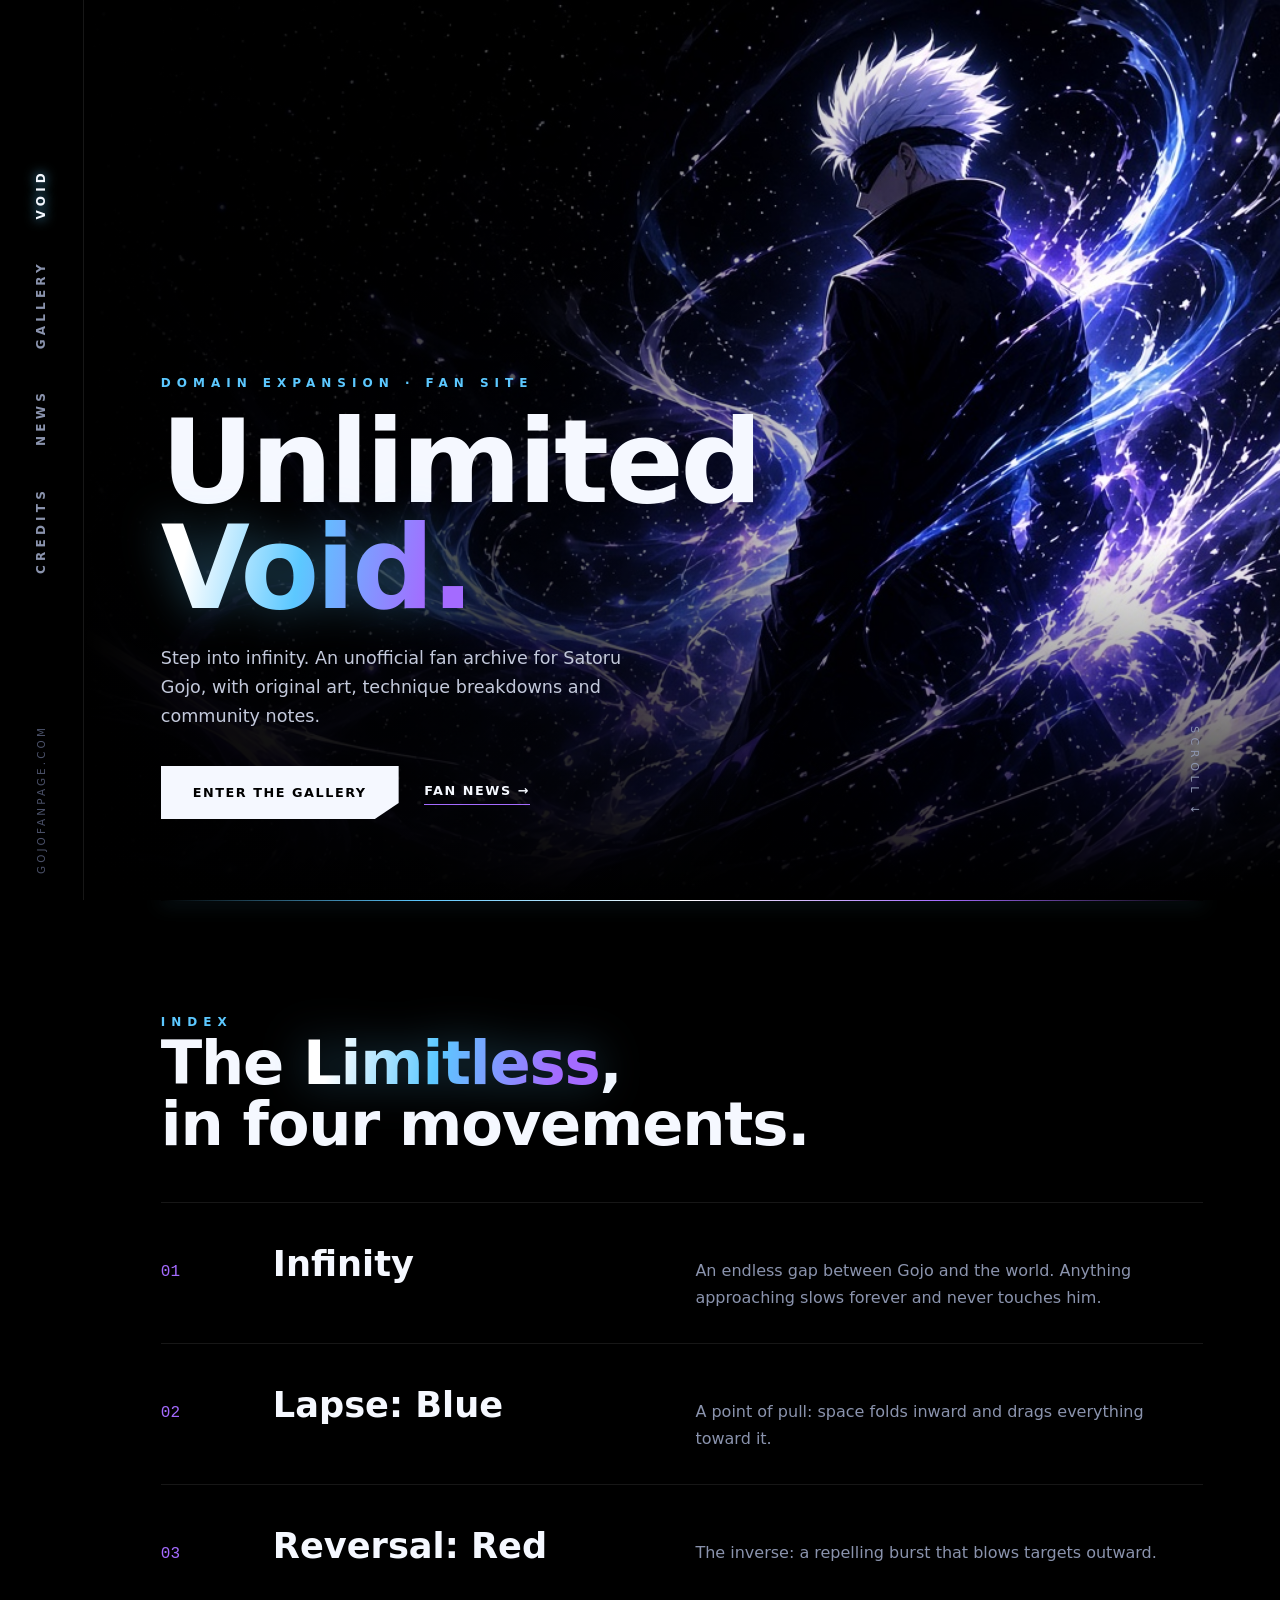
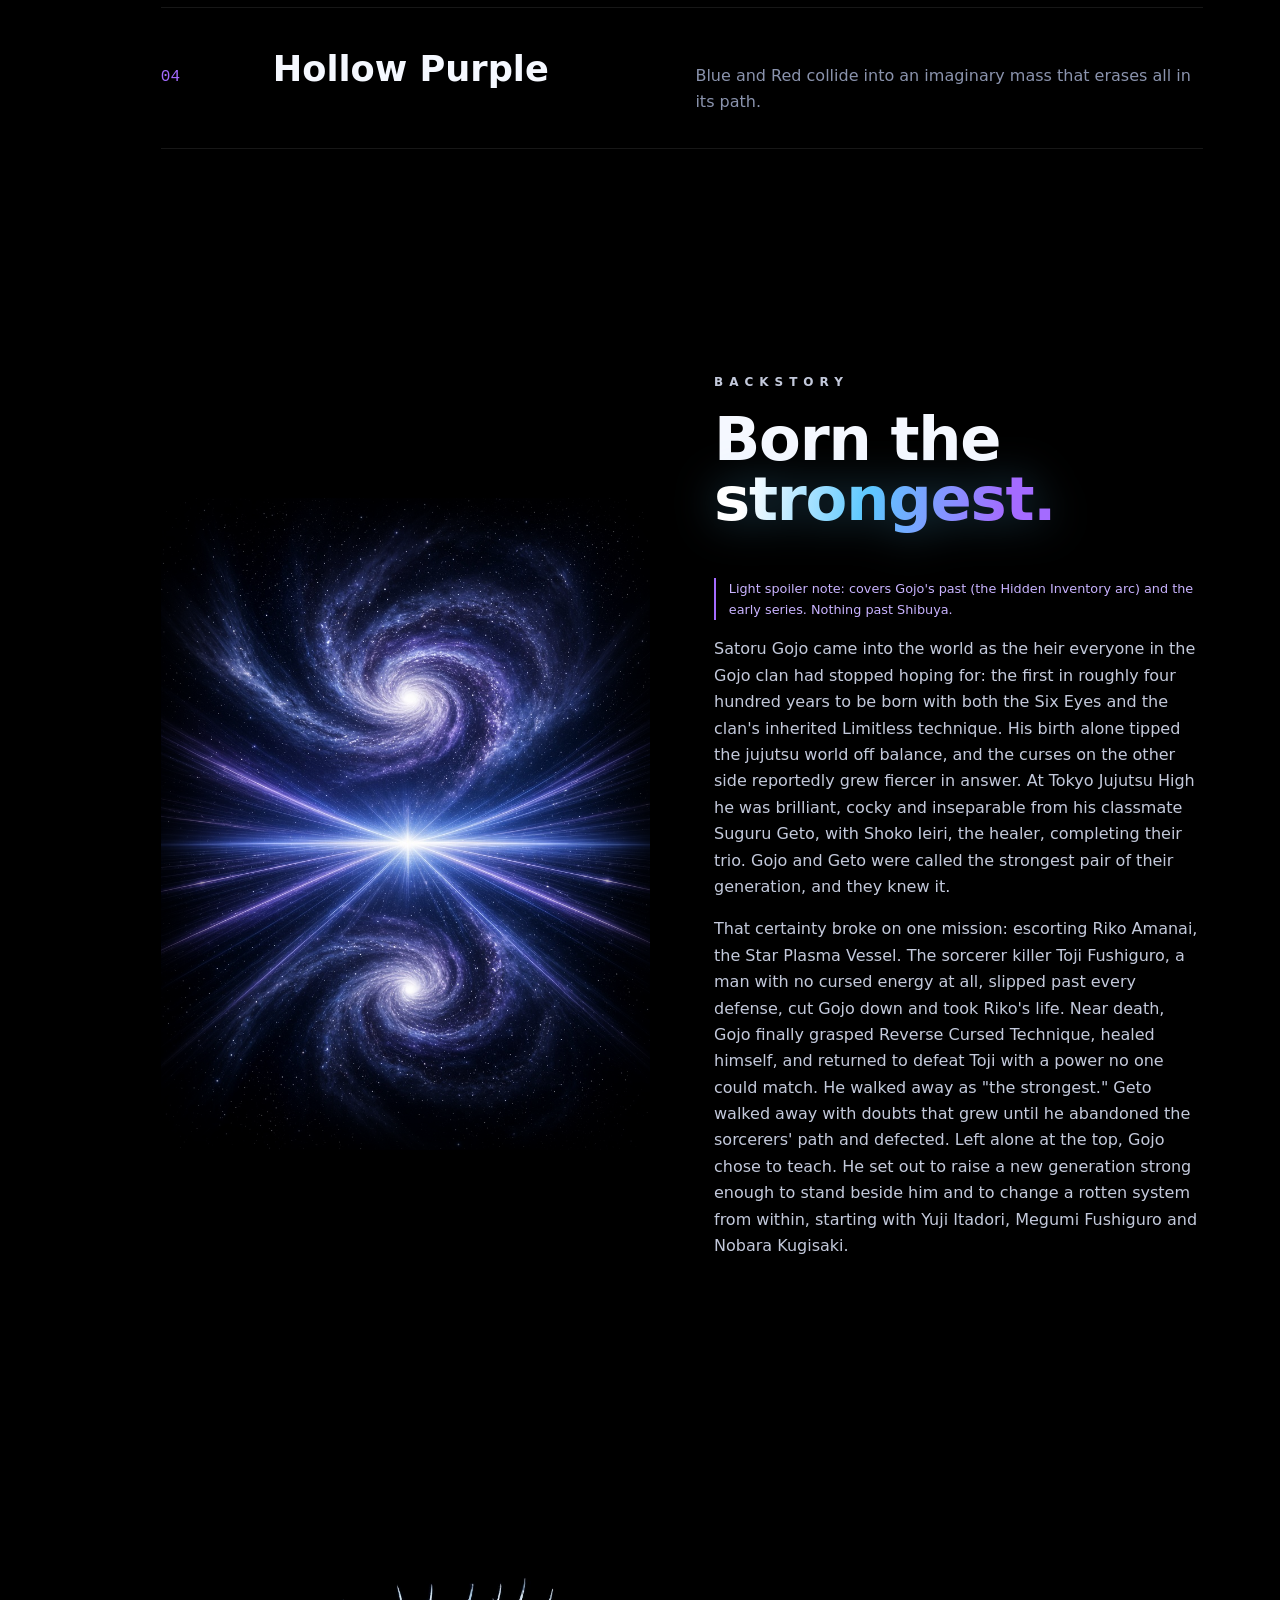
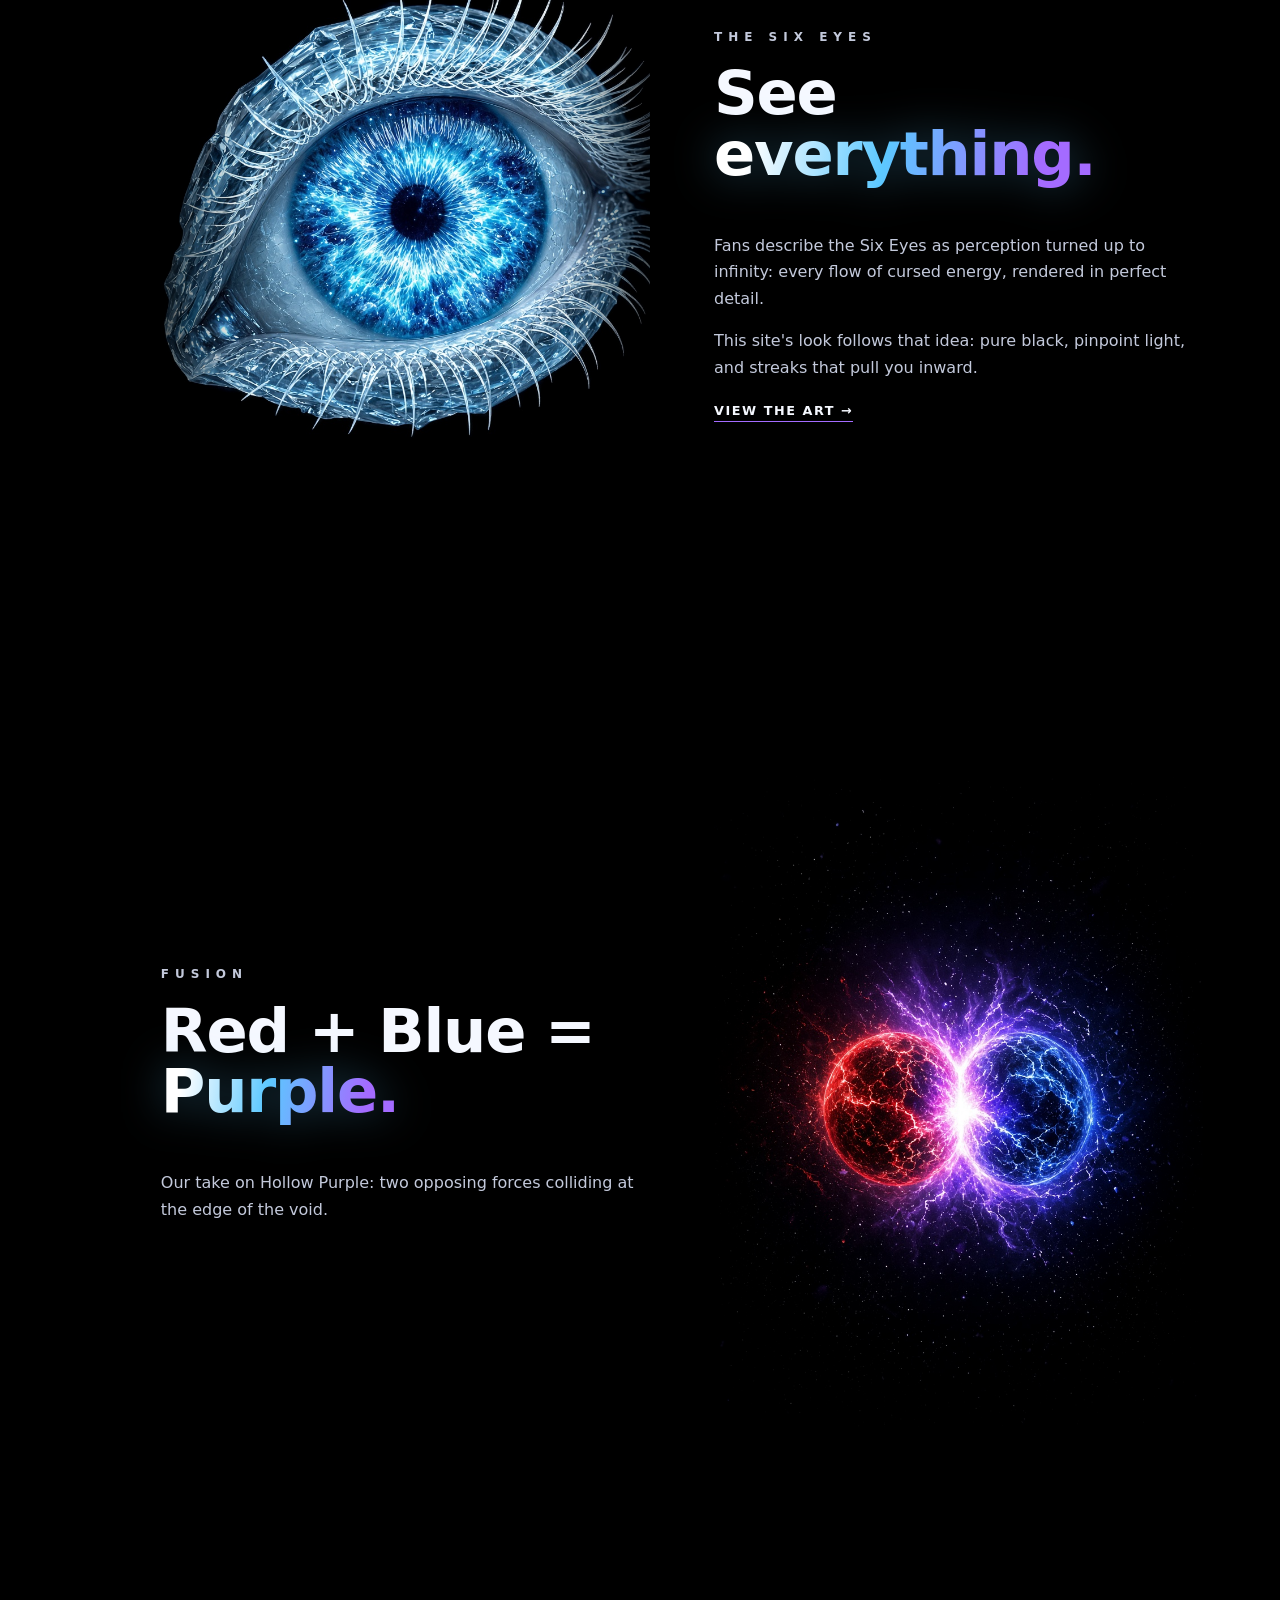
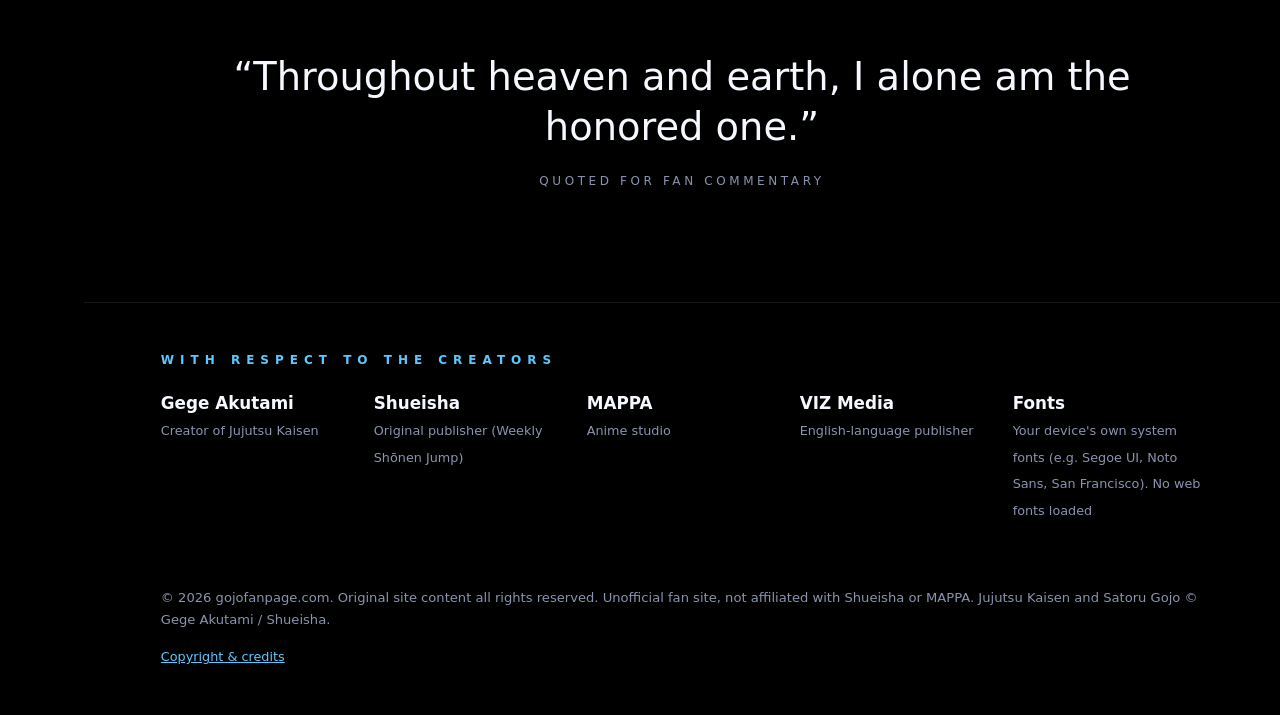
==== index.html @ a1b7cee6 "Launch Gojo fan site" ====
<!doctype html><html lang="en"><head><meta charset="utf-8"><meta name="viewport" content="width=device-width,initial-scale=1"><title>Unlimited Void · gojofanpage.com</title><meta name="description" content="Unofficial fan site celebrating Satoru Gojo from Jujutsu Kaisen."><link rel="stylesheet" href="style.css"></head><body>
<a class="skip" href="#main">Skip to content</a><canvas id="void" aria-hidden="true"></canvas>
<nav class="rail" aria-label="Main"><a href="index.html" aria-label="gojofanpage.com home"><span class="mark"></span></a><ul><li><a href="index.html" aria-current="page">Void</a></li><li><a href="gallery.html">Gallery</a></li><li><a href="news.html">News</a></li><li><a href="copyright.html">Credits</a></li></ul><small>GOJOFANPAGE.COM</small></nav>
<div class="wrap"><main id="main"><section class="hero"><img src="img/hero-void.jpg" alt="Original artwork: a white-haired, blindfolded sorcerer silhouette surrounded by blue and violet light streaks in a starry void"><div class="hero-txt"><p class="kicker">Domain Expansion · Fan Site</p><h1>Unlimited<br><em>Void.</em></h1><p class="lede">Step into infinity. An unofficial fan archive for Satoru Gojo, with original art, technique breakdowns and community notes.</p><div class="cta"><a class="btn" href="gallery.html">Enter the gallery</a><a class="link" href="news.html">Fan news →</a></div></div><span class="scroll" aria-hidden="true">SCROLL ↓</span></section>
<div class="streak" aria-hidden="true"></div>
<section class="reveal" aria-labelledby="lim"><p class="kicker">Index</p><h2 id="lim">The <em>Limitless</em>,<br>in four movements.</h2><ol class="tech">
<li><span class="n">01</span><h3>Infinity</h3><p>An endless gap between Gojo and the world. Anything approaching slows forever and never touches him.</p></li>
<li><span class="n">02</span><h3>Lapse: Blue</h3><p>A point of pull: space folds inward and drags everything toward it.</p></li>
<li><span class="n">03</span><h3>Reversal: Red</h3><p>The inverse: a repelling burst that blows targets outward.</p></li>
<li><span class="n">04</span><h3>Hollow Purple</h3><p>Blue and Red collide into an imaginary mass that erases all in its path.</p></li></ol></section>
<section class="split reveal" aria-labelledby="bs"><div class="frame"><img src="img/void-landscape.jpg" alt="Original artwork: twin galaxies and a burst of blue-violet light" loading="lazy"></div><div><p class="kicker">Backstory</p><h2 id="bs">Born the <em>strongest.</em></h2><p class="spoil">Light spoiler note: covers Gojo's past (the Hidden Inventory arc) and the early series. Nothing past Shibuya.</p>
<p>Satoru Gojo came into the world as the heir everyone in the Gojo clan had stopped hoping for: the first in roughly four hundred years to be born with both the Six Eyes and the clan's inherited Limitless technique. His birth alone tipped the jujutsu world off balance, and the curses on the other side reportedly grew fiercer in answer. At Tokyo Jujutsu High he was brilliant, cocky and inseparable from his classmate Suguru Geto, with Shoko Ieiri, the healer, completing their trio. Gojo and Geto were called the strongest pair of their generation, and they knew it.</p>
<p>That certainty broke on one mission: escorting Riko Amanai, the Star Plasma Vessel. The sorcerer killer Toji Fushiguro, a man with no cursed energy at all, slipped past every defense, cut Gojo down and took Riko's life. Near death, Gojo finally grasped Reverse Cursed Technique, healed himself, and returned to defeat Toji with a power no one could match. He walked away as "the strongest." Geto walked away with doubts that grew until he abandoned the sorcerers' path and defected. Left alone at the top, Gojo chose to teach. He set out to raise a new generation strong enough to stand beside him and to change a rotten system from within, starting with Yuji Itadori, Megumi Fushiguro and Nobara Kugisaki.</p></div></section><section class="split reveal"><div class="frame"><img src="img/six-eyes.jpg" alt="Original artwork: a crystalline ice-blue eye with a galaxy-like iris on black" loading="lazy"></div><div><p class="kicker">The Six Eyes</p><h2>See <em>everything.</em></h2><p>Fans describe the Six Eyes as perception turned up to infinity: every flow of cursed energy, rendered in perfect detail.</p><p>This site's look follows that idea: pure black, pinpoint light, and streaks that pull you inward.</p><a class="link" href="gallery.html">View the art →</a></div></section>
<section class="split reveal"><div><p class="kicker">Fusion</p><h2>Red + Blue =<br><em>Purple.</em></h2><p>Our take on Hollow Purple: two opposing forces colliding at the edge of the void.</p></div><div class="frame"><img src="img/hollow-purple.jpg" alt="Original artwork: a red and a blue orb fusing into violet lightning" loading="lazy"></div></section>
<section class="reveal"><blockquote>“Throughout heaven and earth, I alone am the honored one.”<cite>Quoted for fan commentary</cite></blockquote></section></main><div class="credits" aria-label="Credits"><p class="kicker">With respect to the creators</p><ul><li><b>Gege Akutami</b><span>Creator of Jujutsu Kaisen</span></li><li><b>Shueisha</b><span>Original publisher (Weekly Shōnen Jump)</span></li><li><b>MAPPA</b><span>Anime studio</span></li><li><b>VIZ Media</b><span>English-language publisher</span></li><li><b>Fonts</b><span>Your device's own system fonts (e.g. Segoe UI, Noto Sans, San Francisco). No web fonts loaded</span></li></ul></div><footer><p>© 2026 gojofanpage.com. Original site content all rights reserved. Unofficial fan site, not affiliated with Shueisha or MAPPA. Jujutsu Kaisen and Satoru Gojo © Gege Akutami / Shueisha.</p><p class="fine"><a href="copyright.html">Copyright &amp; credits</a></p></footer></div><script src="script.js"></script></body></html>
---- style.css ----
:root{--w:#f5f8ff;--b:#5cc8ff;--v:#a46bff;--m:#8a93ad;--line:rgba(255,255,255,.09)}
*{box-sizing:border-box;margin:0;padding:0}
html{background:#000;scroll-behavior:smooth}
body{background:#000;color:var(--w);font-family:system-ui,-apple-system,"Segoe UI",sans-serif;line-height:1.65;overflow-x:hidden}
img{max-width:100%;display:block}
a{color:var(--b)}
:focus-visible{outline:2px solid var(--b);outline-offset:3px}
.skip{position:absolute;left:-999px;top:.5rem;background:var(--w);color:#000;padding:.5rem 1rem;z-index:99}.skip:focus{left:1rem}
.sr{position:absolute;width:1px;height:1px;overflow:hidden;clip:rect(0 0 0 0)}
#void{position:fixed;inset:0;z-index:-1;pointer-events:none;background:#000}
/* side rail nav */
.rail{position:fixed;left:0;top:0;bottom:0;width:84px;z-index:20;display:flex;flex-direction:column;align-items:center;justify-content:space-between;padding:1.6rem 0;border-right:1px solid var(--line);background:rgba(0,0,0,.55);backdrop-filter:blur(10px)}
.mark{width:40px;height:40px;border-radius:50%;background:radial-gradient(circle,#fff 0 18%,var(--b) 30%,var(--v) 60%,transparent 72%);box-shadow:0 0 24px var(--b);animation:breathe 5s ease-in-out infinite}
.rail ul{list-style:none;display:flex;flex-direction:column;gap:2rem}
.rail ul a{writing-mode:vertical-rl;transform:rotate(180deg);text-decoration:none;color:var(--m);letter-spacing:.35em;font-size:.75rem;font-weight:700;text-transform:uppercase;transition:color .3s,text-shadow .3s}
.rail ul a:hover,.rail ul a[aria-current]{color:var(--w);text-shadow:0 0 12px var(--b)}
.rail small{writing-mode:vertical-rl;transform:rotate(180deg);color:#4a5068;font-size:.65rem;letter-spacing:.3em}
.wrap{margin-left:84px}
main section{padding:7rem 6vw}
@keyframes breathe{50%{box-shadow:0 0 44px var(--v);transform:scale(1.08)}}
/* home hero */
.hero{position:relative;min-height:100vh;display:flex;align-items:flex-end;padding:0 6vw 9vh!important;overflow:hidden}
.hero img{position:absolute;inset:0;width:100%;height:100%;object-fit:cover;object-position:70% 30%;animation:drift 30s ease-in-out infinite alternate}
.hero::after{content:"";position:absolute;inset:0;background:linear-gradient(90deg,#000 0%,rgba(0,0,0,.6) 40%,transparent 70%),linear-gradient(0deg,#000 0%,transparent 40%)}
@keyframes drift{to{transform:scale(1.08) translateX(-1.5%)}}
.hero-txt{position:relative;z-index:1;max-width:640px}
.kicker{font-size:.75rem;letter-spacing:.5em;text-transform:uppercase;color:var(--b);font-weight:700}
h1{font-size:clamp(3rem,9vw,7.5rem);line-height:.92;font-weight:900;letter-spacing:-.03em;margin:1rem 0 1.4rem}
h1 em,h2 em{font-style:normal;background:linear-gradient(100deg,#fff 10%,var(--b) 45%,var(--v) 85%);-webkit-background-clip:text;background-clip:text;color:transparent;filter:drop-shadow(0 0 22px rgba(92,200,255,.35))}
.lede{color:#c3c9db;font-size:1.1rem;max-width:30rem}
.cta{display:flex;gap:1.6rem;margin-top:2.2rem;align-items:center;flex-wrap:wrap}
.btn{position:relative;display:inline-block;padding:1rem 2rem;color:#000;background:var(--w);text-decoration:none;font-weight:800;letter-spacing:.12em;text-transform:uppercase;font-size:.8rem;clip-path:polygon(0 0,100% 0,100% 70%,90% 100%,0 100%);transition:box-shadow .3s,background .3s}
.btn:hover{background:var(--b);box-shadow:0 0 40px var(--b)}
.link{color:var(--w);text-decoration:none;font-weight:700;letter-spacing:.12em;text-transform:uppercase;font-size:.8rem;border-bottom:1px solid var(--v);padding-bottom:.2rem}
.scroll{position:absolute;right:6vw;bottom:9vh;z-index:1;color:var(--m);font-size:.7rem;letter-spacing:.4em;writing-mode:vertical-rl}
/* streak divider */
.streak{height:1px;margin:0 6vw;background:linear-gradient(90deg,transparent,var(--b),#fff,var(--v),transparent);box-shadow:0 0 18px var(--b)}
/* numbered technique index */
h2{font-size:clamp(2rem,5vw,3.8rem);line-height:1;font-weight:900;letter-spacing:-.02em;margin-bottom:3rem}
.tech{list-style:none;border-top:1px solid var(--line)}
.tech li{display:grid;grid-template-columns:5rem 1fr 1.3fr;gap:2rem;align-items:baseline;padding:2rem 0;border-bottom:1px solid var(--line);transition:background .4s,padding .4s}
.tech li:hover{background:linear-gradient(90deg,rgba(92,200,255,.07),transparent);padding-left:1rem}
.tech .n{font-family:ui-monospace,monospace;color:var(--v)}
.tech h3{font-size:clamp(1.4rem,3vw,2.2rem);font-weight:800}
.tech p{color:var(--m)}
/* split feature */
.split{display:grid;grid-template-columns:1fr 1fr;gap:5vw;align-items:center}
.frame{position:relative;border-radius:2px;overflow:hidden}
.frame::before{content:"";position:absolute;inset:0;box-shadow:inset 0 0 80px 20px #000;z-index:1}
.frame img{transition:transform 1.2s}
.frame:hover img{transform:scale(1.05)}
.split p{color:#c3c9db;margin-bottom:1rem;max-width:34rem}
blockquote{font-size:clamp(1.4rem,3vw,2.4rem);font-weight:300;line-height:1.3;text-align:center;max-width:900px;margin:auto}
blockquote cite{display:block;margin-top:1.4rem;font-size:.75rem;letter-spacing:.3em;text-transform:uppercase;color:var(--m);font-style:normal}
/* page header */
.phead{padding:10rem 6vw 4rem!important;position:relative}
.phead .big{position:absolute;right:4vw;top:5rem;font-size:clamp(5rem,18vw,16rem);font-weight:900;color:transparent;-webkit-text-stroke:1px rgba(164,107,255,.25);line-height:1;pointer-events:none;user-select:none}
.phead p{color:var(--m);max-width:36rem}
/* gallery bento */
.bento{display:grid;grid-template-columns:repeat(4,1fr);grid-auto-rows:260px;grid-auto-flow:dense;gap:12px;padding-top:0!important}
.tile{position:relative;overflow:hidden;background:#05060c;border:1px solid var(--line);cursor:pointer;padding:0;color:inherit;font:inherit;text-align:left}
.tile img,.tile .css-art{position:absolute;inset:0;width:100%;height:100%;object-fit:cover;transition:transform 1s,filter 1s}
.tile:hover img,.tile:hover .css-art,.tile:focus-visible img{transform:scale(1.07);filter:brightness(1.2)}
.tile .cap{position:absolute;left:0;right:0;bottom:0;padding:1.2rem;background:linear-gradient(0deg,rgba(0,0,0,.9),transparent);z-index:1}
.tile .cap b{display:block;font-size:1.05rem}
.tile .cap span{font-size:.7rem;letter-spacing:.25em;text-transform:uppercase;color:var(--b)}
.w2{grid-column:span 2}.h2{grid-row:span 2}
.ca1{background:radial-gradient(circle at 50% 50%,#fff 0 3%,var(--b) 8%,transparent 30%),repeating-radial-gradient(circle at 50% 50%,transparent 0 18px,rgba(92,200,255,.18) 19px 20px),#000}
.ca2{background:conic-gradient(from 0deg at 50% 50%,#000,var(--v),#000,var(--b),#000,#fff,#000);filter:blur(.5px)}
.ca3{background:linear-gradient(115deg,transparent 45%,rgba(255,255,255,.9) 49.5%,transparent 54%),linear-gradient(115deg,transparent 30%,rgba(92,200,255,.6) 33%,transparent 37%),linear-gradient(115deg,transparent 62%,rgba(164,107,255,.7) 65%,transparent 69%),#000}
.ca2{animation:spin 40s linear infinite;transform-origin:center;inset:-50%!important;width:200%!important;height:200%!important}
@keyframes spin{to{transform:rotate(360deg)}}
dialog{margin:auto;border:1px solid var(--line);background:#000;color:var(--w);max-width:min(92vw,900px);padding:0}
dialog::backdrop{background:rgba(0,0,0,.88);backdrop-filter:blur(6px)}
dialog img{max-height:80vh;margin:auto}
dialog .bar{display:flex;justify-content:space-between;align-items:center;padding:1rem 1.2rem}
dialog button{background:none;border:1px solid var(--line);color:var(--w);padding:.4rem .9rem;cursor:pointer;font:inherit}
/* news timeline */
.banner{border:1px solid rgba(164,107,255,.5);background:linear-gradient(90deg,rgba(164,107,255,.12),transparent);padding:1rem 1.4rem;margin:0 6vw;font-size:.95rem}
.timeline{position:relative;max-width:980px;padding-top:4rem!important}
.timeline::before{content:"";position:absolute;left:calc(6vw + 7.5rem);top:4rem;bottom:7rem;width:1px;background:linear-gradient(var(--b),var(--v),transparent);box-shadow:0 0 12px var(--b)}
.entry{display:grid;grid-template-columns:7rem 1fr;gap:3rem;margin-bottom:4rem;position:relative}
.entry::before{content:"";position:absolute;left:calc(7.5rem - 6px);top:.4rem;width:11px;height:11px;border-radius:50%;background:#fff;box-shadow:0 0 14px var(--b),0 0 30px var(--v)}
.entry time{font-family:ui-monospace,monospace;color:var(--m);font-size:.8rem;text-align:right;padding-top:.15rem;padding-right:1.4rem}
.entry h3{font-size:1.6rem;line-height:1.2;margin:.5rem 0}
.entry p{color:#aab2c8}
.pill{display:inline-block;font-size:.65rem;font-weight:800;letter-spacing:.2em;text-transform:uppercase;padding:.2rem .6rem;margin-right:.5rem;border:1px solid var(--line)}
.pill.ph{border-color:var(--v);color:#d3b8ff}
footer{border-top:1px solid var(--line);padding:3rem 6vw;color:var(--m);font-size:.82rem}
.reveal{opacity:0;transform:translateY(40px);transition:opacity 1s,transform 1s}.reveal.in{opacity:1;transform:none}
@media(max-width:860px){
 .rail{top:auto;right:0;bottom:0;width:auto;height:60px;flex-direction:row;padding:0 1.2rem;border-right:0;border-top:1px solid var(--line)}
 .rail ul{flex-direction:row;gap:1.4rem}.rail ul a,.rail small{writing-mode:horizontal-tb;transform:none;letter-spacing:.2em}.rail small{display:none}
 .wrap{margin-left:0;padding-bottom:60px}
 .hero img{object-position:72% 20%}.hero::after{background:linear-gradient(0deg,#000 15%,rgba(0,0,0,.55) 55%,transparent 85%)}.scroll{display:none}
 main section{padding:4.5rem 6vw}
 .tech li{grid-template-columns:2.5rem 1fr;gap:.4rem 1rem}.tech p{grid-column:2}
 .split{grid-template-columns:1fr}
 .bento{grid-template-columns:1fr 1fr;grid-auto-rows:200px}
 .timeline::before{left:calc(6vw + 4px)}.entry{grid-template-columns:1fr;gap:.5rem;padding-left:2rem}.entry::before{left:-1px}.entry time{text-align:left}
 .phead{padding-top:6rem!important}
}
@media(prefers-reduced-motion:reduce){*,*::before,*::after{animation:none!important;transition:none!important}.reveal{opacity:1;transform:none}}
.full{grid-column:1/-1}
.spoil{font-size:.8rem;border-left:2px solid var(--v);padding-left:.8rem;color:#c9b3ff!important}
.credits{border-top:1px solid var(--line);padding:3rem 6vw 1rem}
.credits ul{list-style:none;display:grid;grid-template-columns:repeat(auto-fit,minmax(170px,1fr));gap:1.4rem;margin-top:1.2rem}
.credits b{display:block;font-size:1.05rem}.credits span{color:var(--m);font-size:.8rem}
.fine{font-size:.8rem;color:var(--m);margin-top:1rem}
footer{border-top:0}
.legal{max-width:960px}
.legal article{display:grid;grid-template-columns:4rem 1fr;gap:1.5rem;padding:2.2rem 0;border-top:1px solid var(--line)}
.legal .n{font-family:ui-monospace,monospace;color:var(--v)}
.legal h2{font-size:1.6rem;margin-bottom:.8rem}
.legal p,.legal li{color:#c3c9db}.legal .list{padding-left:1.1rem;display:grid;gap:.5rem}
@media(max-width:860px){.rail ul{gap:1rem}.rail ul a{font-size:.65rem;letter-spacing:.12em}.legal article{grid-template-columns:2.5rem 1fr}}
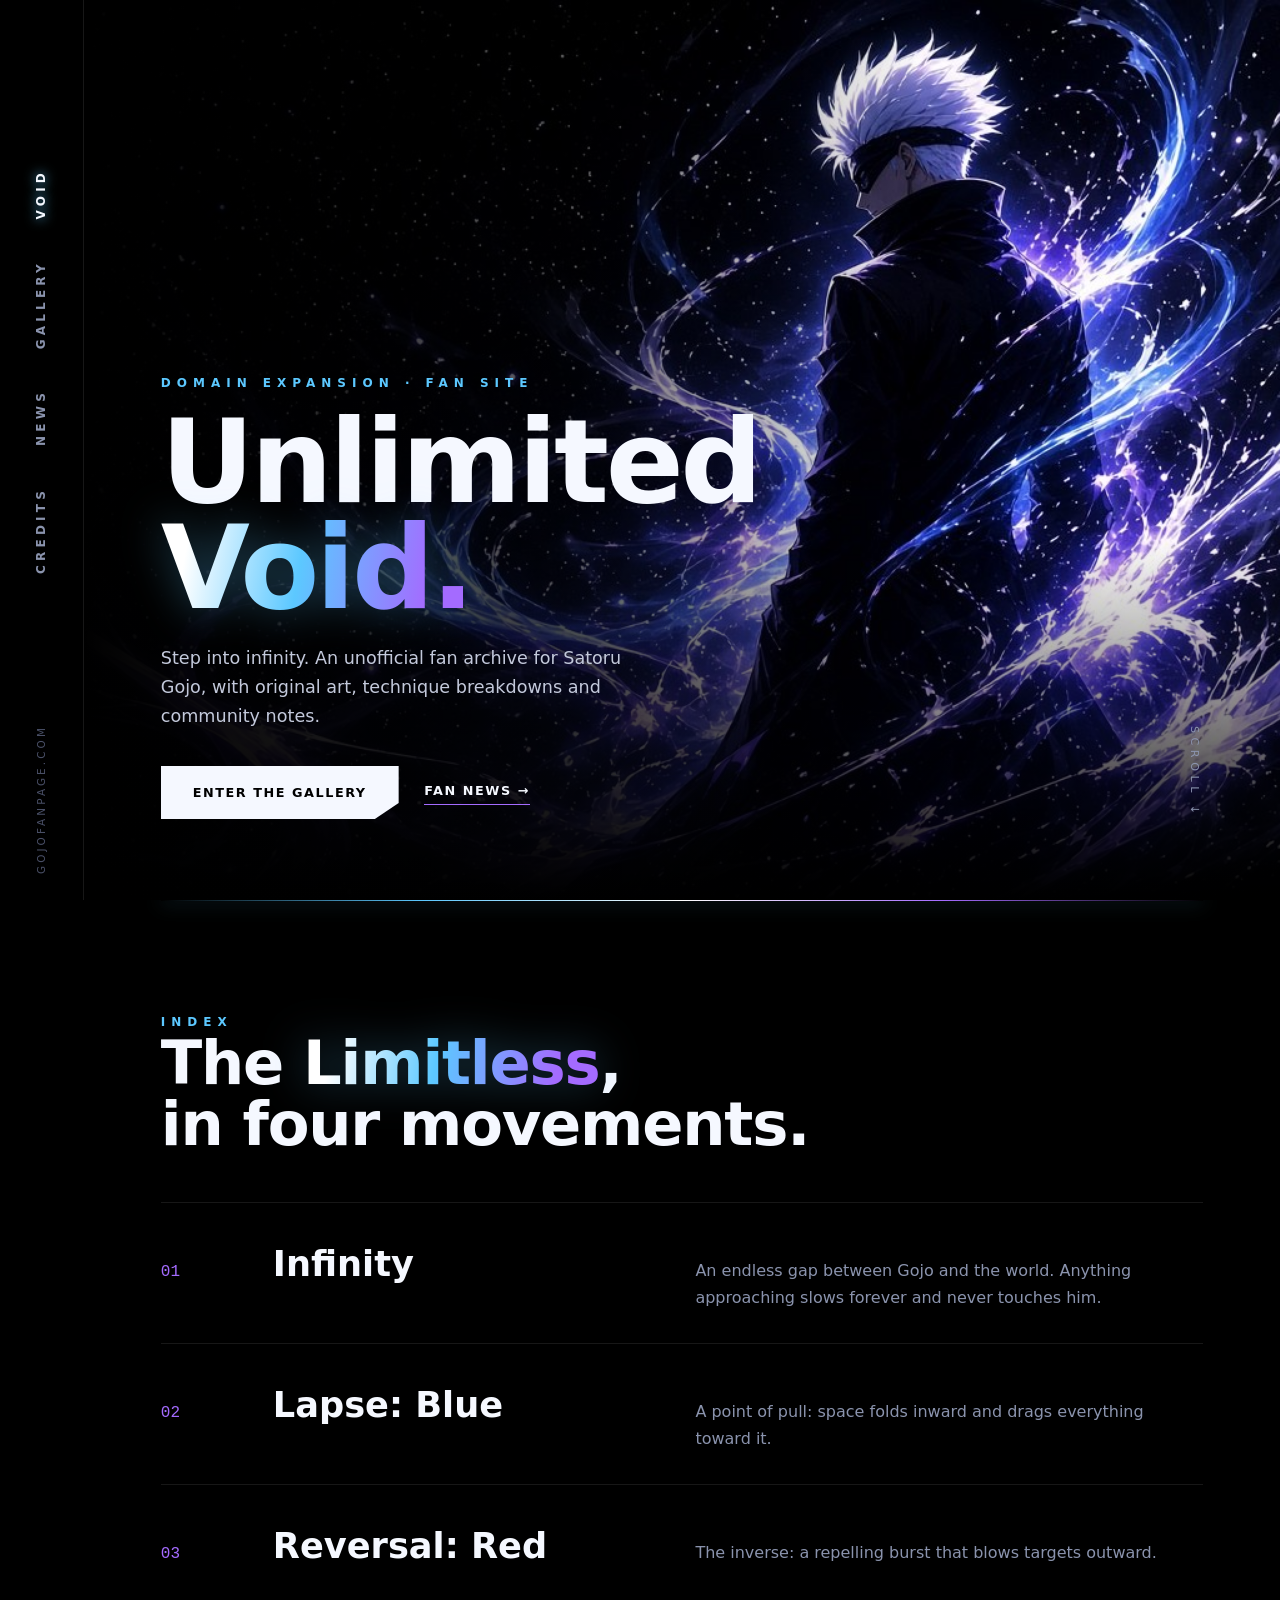
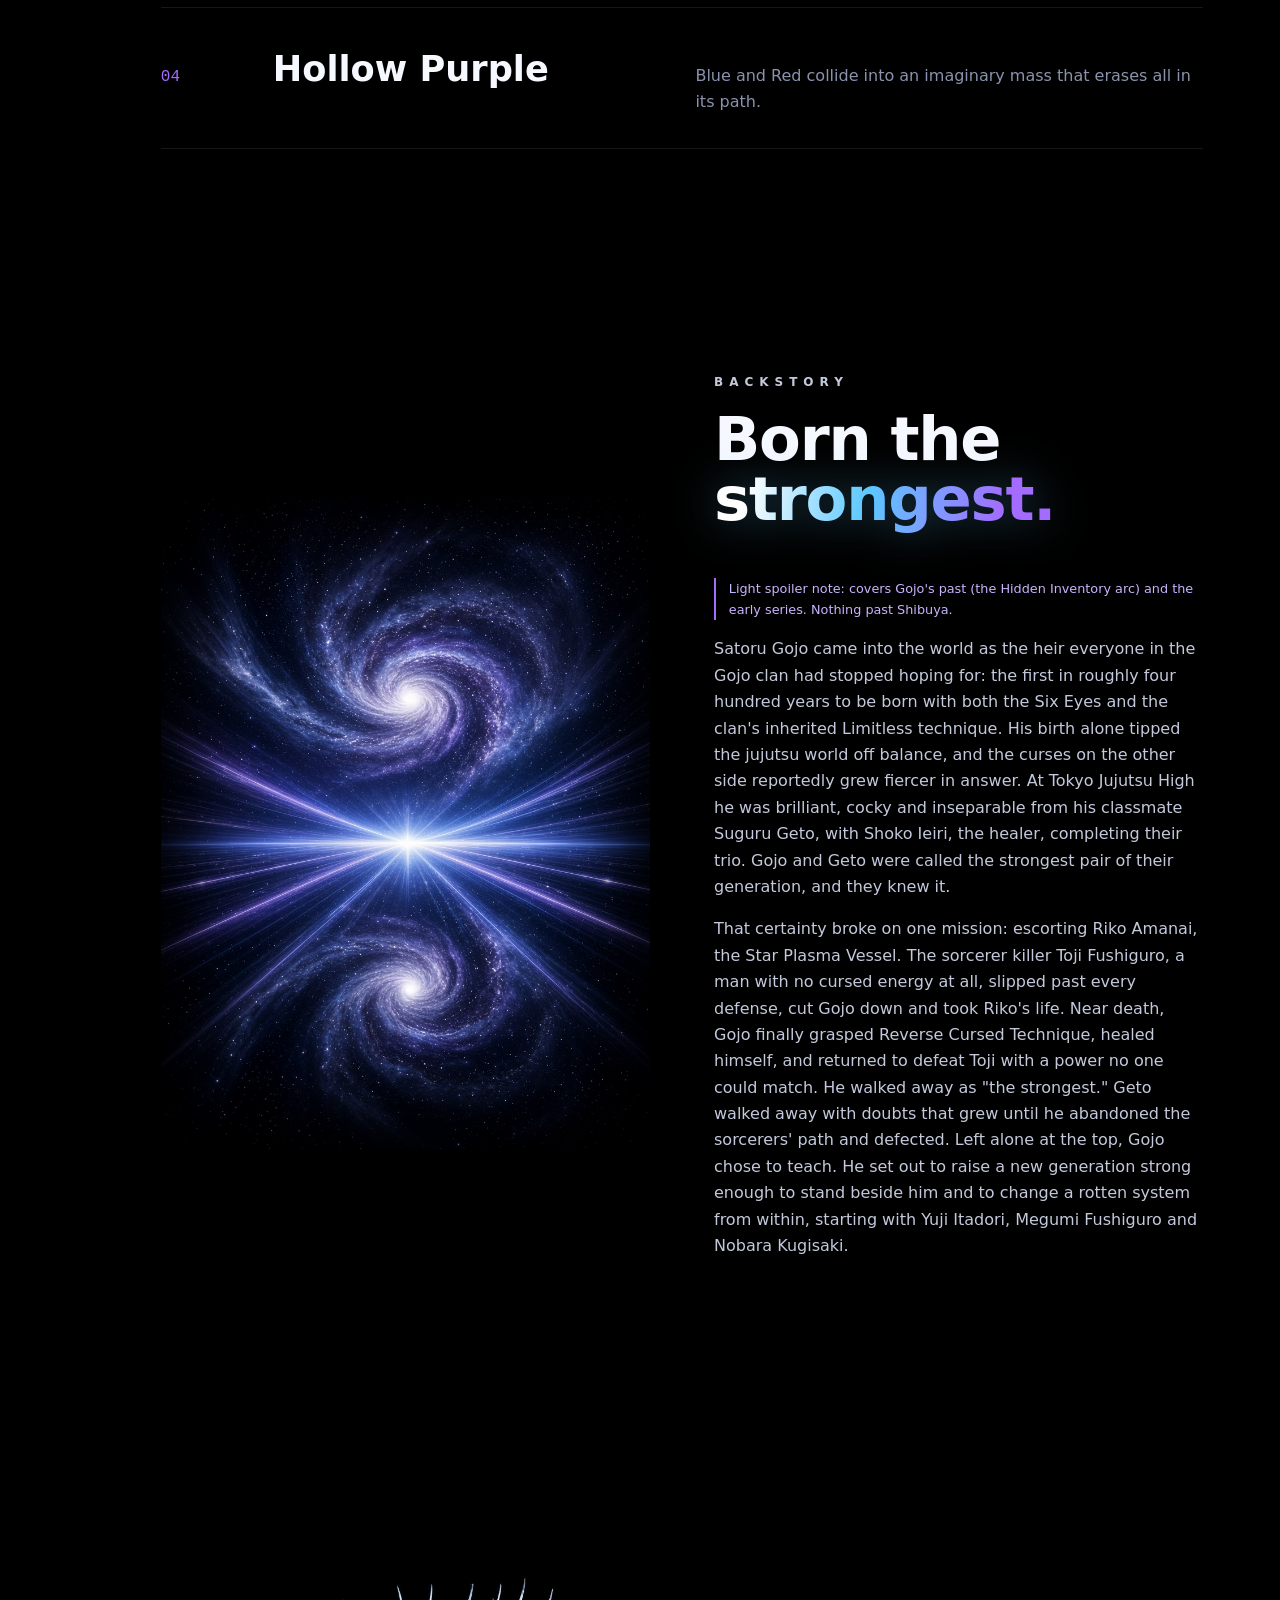
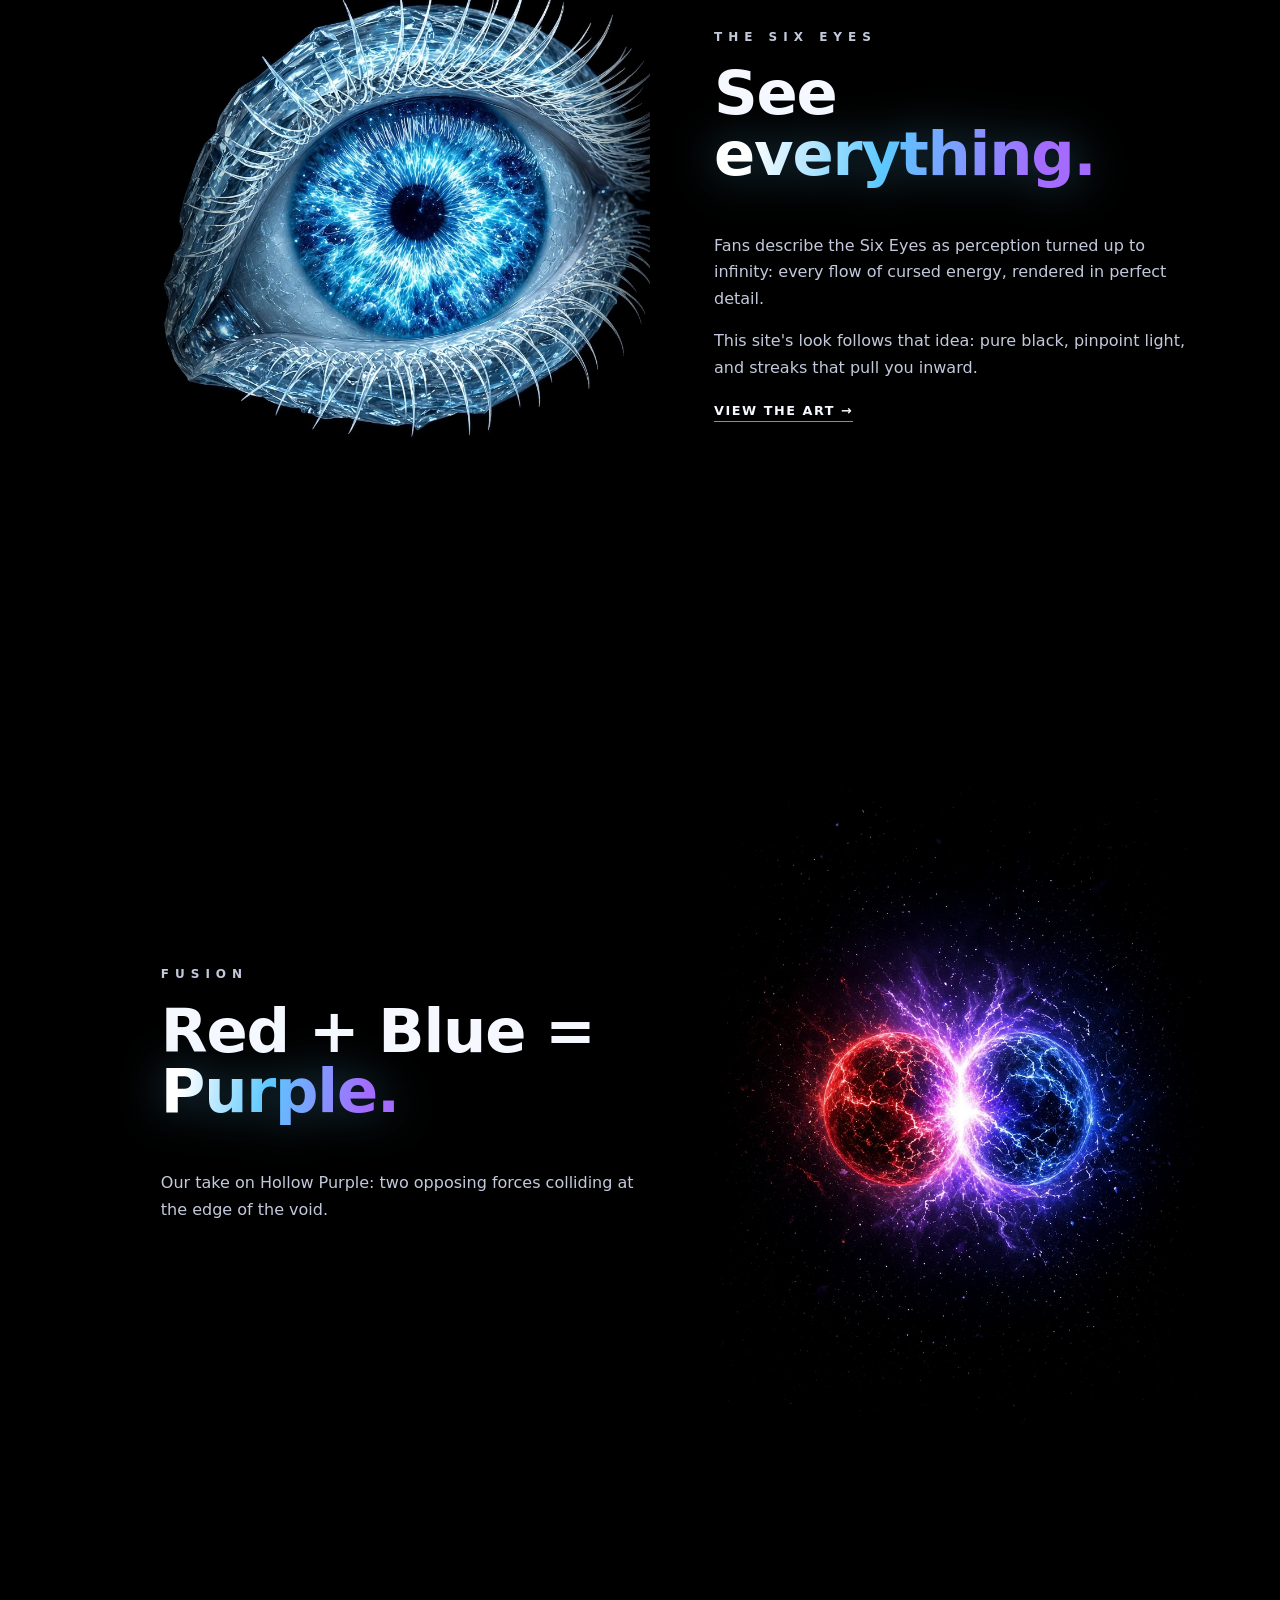
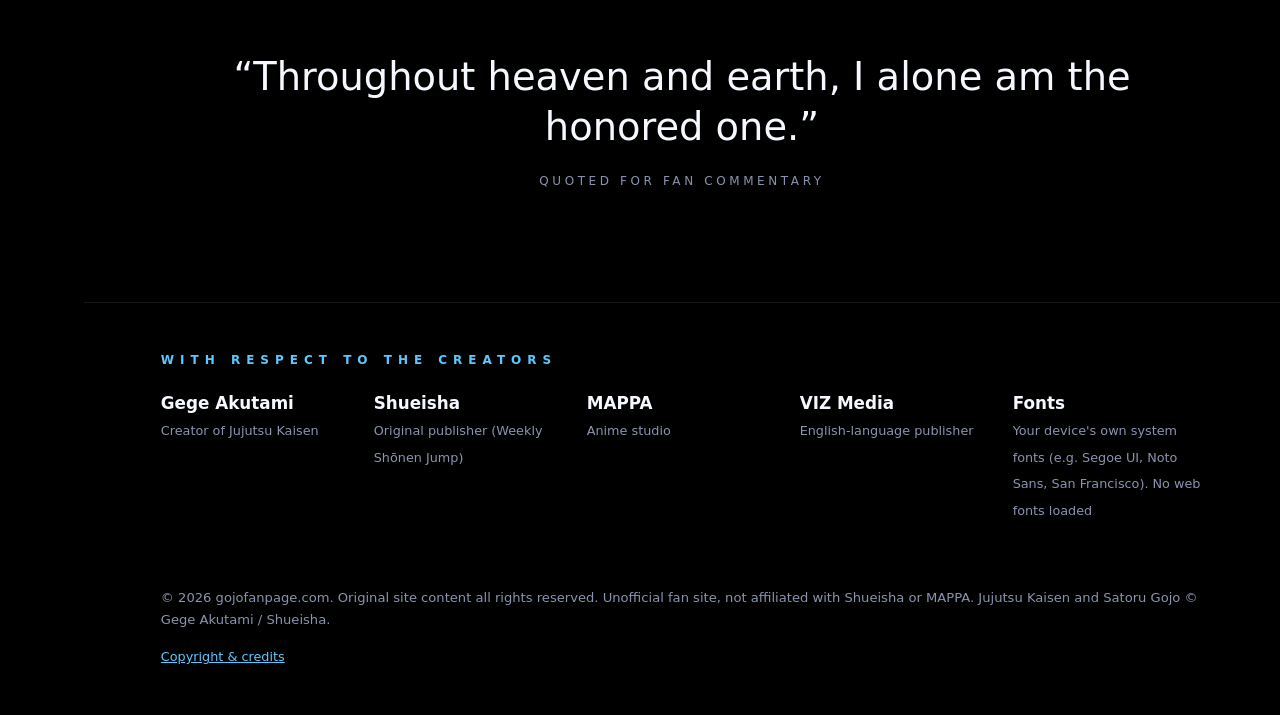
==== commit aad0373d: "Polish: meta/OG/Twitter tags, favicon, compressed images, robots.txt, sitemap.xml, 404 page" ====
--- a/index.html
+++ b/index.html
@@ -1,7 +1,7 @@
-<!doctype html><html lang="en"><head><meta charset="utf-8"><meta name="viewport" content="width=device-width,initial-scale=1"><title>Unlimited Void · gojofanpage.com</title><meta name="description" content="Unofficial fan site celebrating Satoru Gojo from Jujutsu Kaisen."><link rel="stylesheet" href="style.css"></head><body>
+<!doctype html><html lang="en"><head><meta charset="utf-8"><meta name="viewport" content="width=device-width,initial-scale=1"><title>Unlimited Void · gojofanpage.com</title><meta name="description" content="An unofficial Satoru Gojo fan site with original Unlimited Void artwork, a Limitless technique guide and a spoiler-light backstory."><meta name="theme-color" content="#000000"><link rel="canonical" href="https://gojofanpage.com/"><meta property="og:type" content="website"><meta property="og:site_name" content="gojofanpage.com"><meta property="og:title" content="Unlimited Void · gojofanpage.com"><meta property="og:description" content="An unofficial Satoru Gojo fan site with original Unlimited Void artwork, a Limitless technique guide and a spoiler-light backstory."><meta property="og:url" content="https://gojofanpage.com/"><meta property="og:image" content="https://gojofanpage.com/img/hero-void.jpg"><meta property="og:image:width" content="1280"><meta property="og:image:height" content="720"><meta property="og:image:alt" content="Original fan artwork: a white-haired sorcerer silhouette in a starry blue-violet void"><meta name="twitter:card" content="summary_large_image"><meta name="twitter:title" content="Unlimited Void · gojofanpage.com"><meta name="twitter:description" content="An unofficial Satoru Gojo fan site with original Unlimited Void artwork, a Limitless technique guide and a spoiler-light backstory."><meta name="twitter:image" content="https://gojofanpage.com/img/hero-void.jpg"><link rel="icon" href="favicon.svg" type="image/svg+xml"><link rel="icon" href="favicon-32.png" type="image/png" sizes="32x32"><link rel="apple-touch-icon" href="apple-touch-icon.png"><link rel="stylesheet" href="style.css"></head><body>
 <a class="skip" href="#main">Skip to content</a><canvas id="void" aria-hidden="true"></canvas>
 <nav class="rail" aria-label="Main"><a href="index.html" aria-label="gojofanpage.com home"><span class="mark"></span></a><ul><li><a href="index.html" aria-current="page">Void</a></li><li><a href="gallery.html">Gallery</a></li><li><a href="news.html">News</a></li><li><a href="copyright.html">Credits</a></li></ul><small>GOJOFANPAGE.COM</small></nav>
-<div class="wrap"><main id="main"><section class="hero"><img src="img/hero-void.jpg" alt="Original artwork: a white-haired, blindfolded sorcerer silhouette surrounded by blue and violet light streaks in a starry void"><div class="hero-txt"><p class="kicker">Domain Expansion · Fan Site</p><h1>Unlimited<br><em>Void.</em></h1><p class="lede">Step into infinity. An unofficial fan archive for Satoru Gojo, with original art, technique breakdowns and community notes.</p><div class="cta"><a class="btn" href="gallery.html">Enter the gallery</a><a class="link" href="news.html">Fan news →</a></div></div><span class="scroll" aria-hidden="true">SCROLL ↓</span></section>
+<div class="wrap"><main id="main"><section class="hero"><img src="img/hero-void.jpg" fetchpriority="high" decoding="async" alt="Original artwork: a white-haired, blindfolded sorcerer silhouette surrounded by blue and violet light streaks in a starry void"><div class="hero-txt"><p class="kicker">Domain Expansion · Fan Site</p><h1>Unlimited<br><em>Void.</em></h1><p class="lede">Step into infinity. An unofficial fan archive for Satoru Gojo, with original art, technique breakdowns and community notes.</p><div class="cta"><a class="btn" href="gallery.html">Enter the gallery</a><a class="link" href="news.html">Fan news →</a></div></div><span class="scroll" aria-hidden="true">SCROLL ↓</span></section>
 <div class="streak" aria-hidden="true"></div>
 <section class="reveal" aria-labelledby="lim"><p class="kicker">Index</p><h2 id="lim">The <em>Limitless</em>,<br>in four movements.</h2><ol class="tech">
 <li><span class="n">01</span><h3>Infinity</h3><p>An endless gap between Gojo and the world. Anything approaching slows forever and never touches him.</p></li>
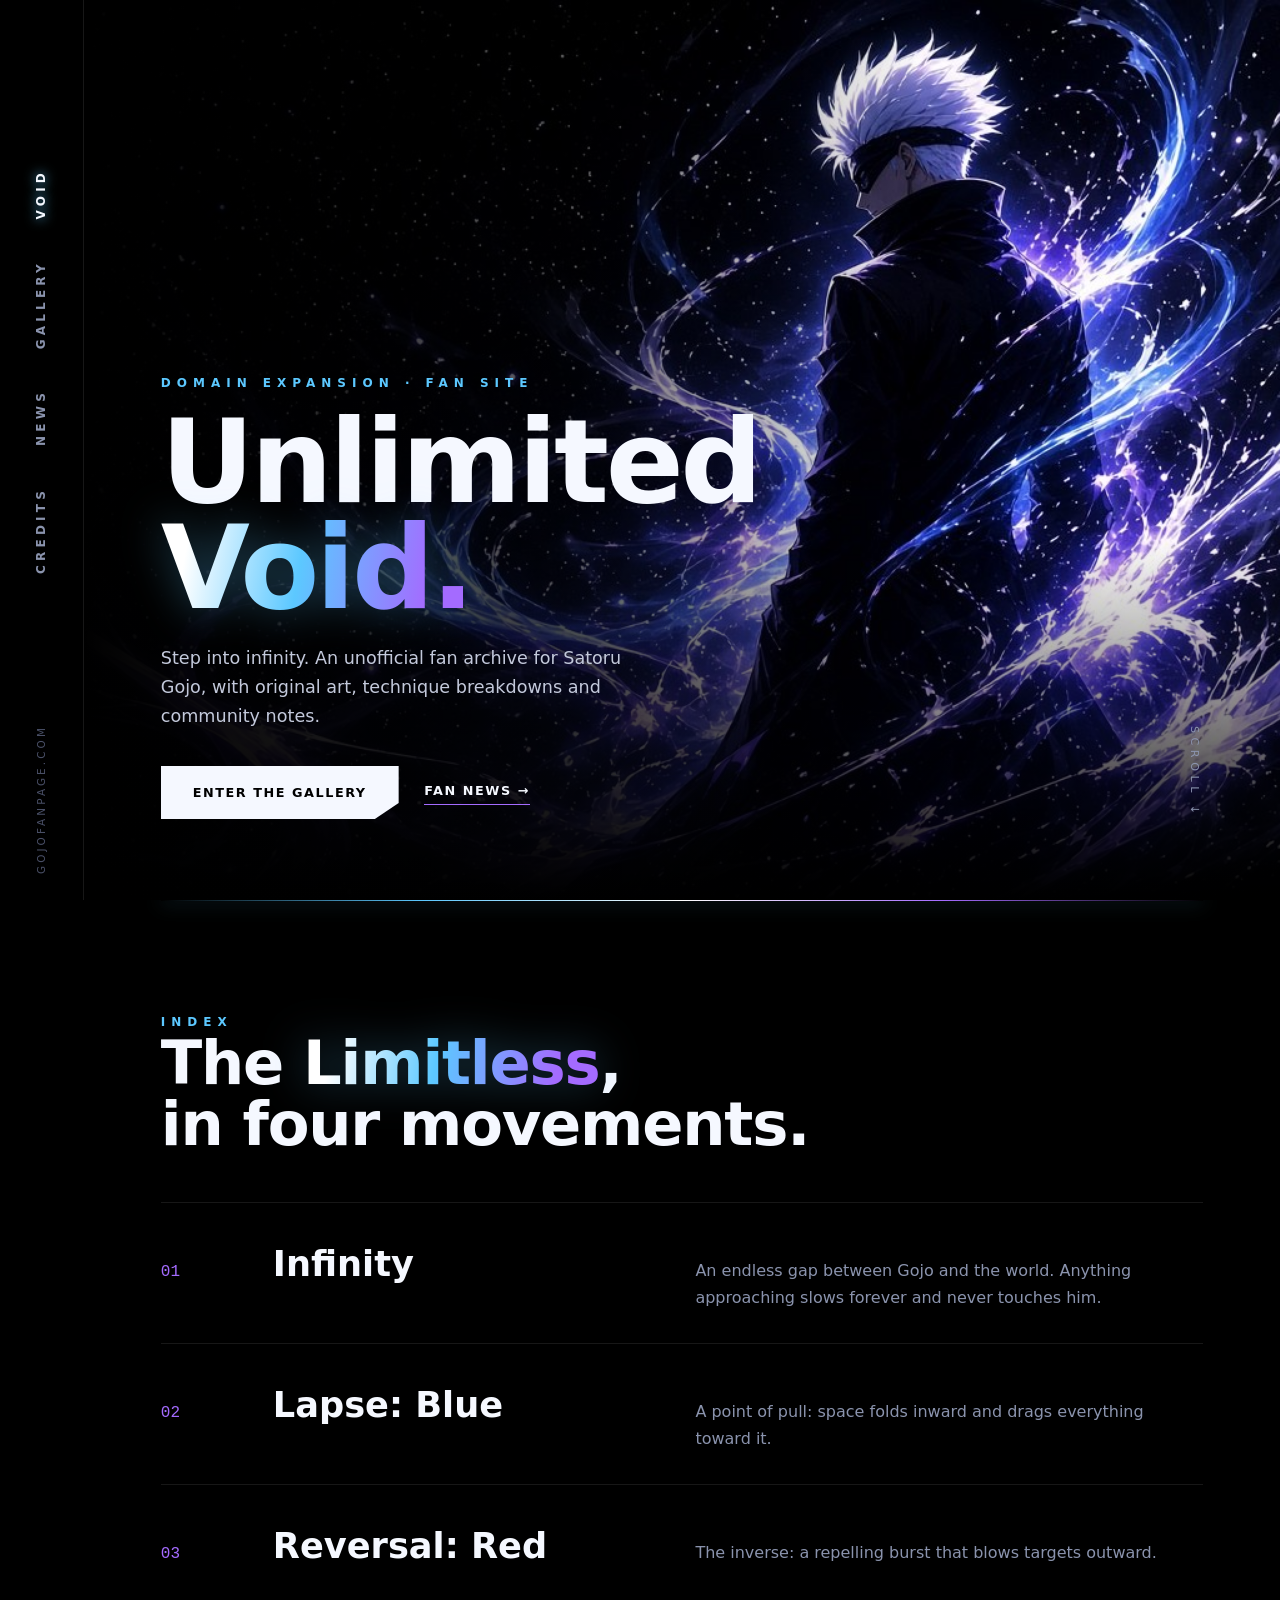
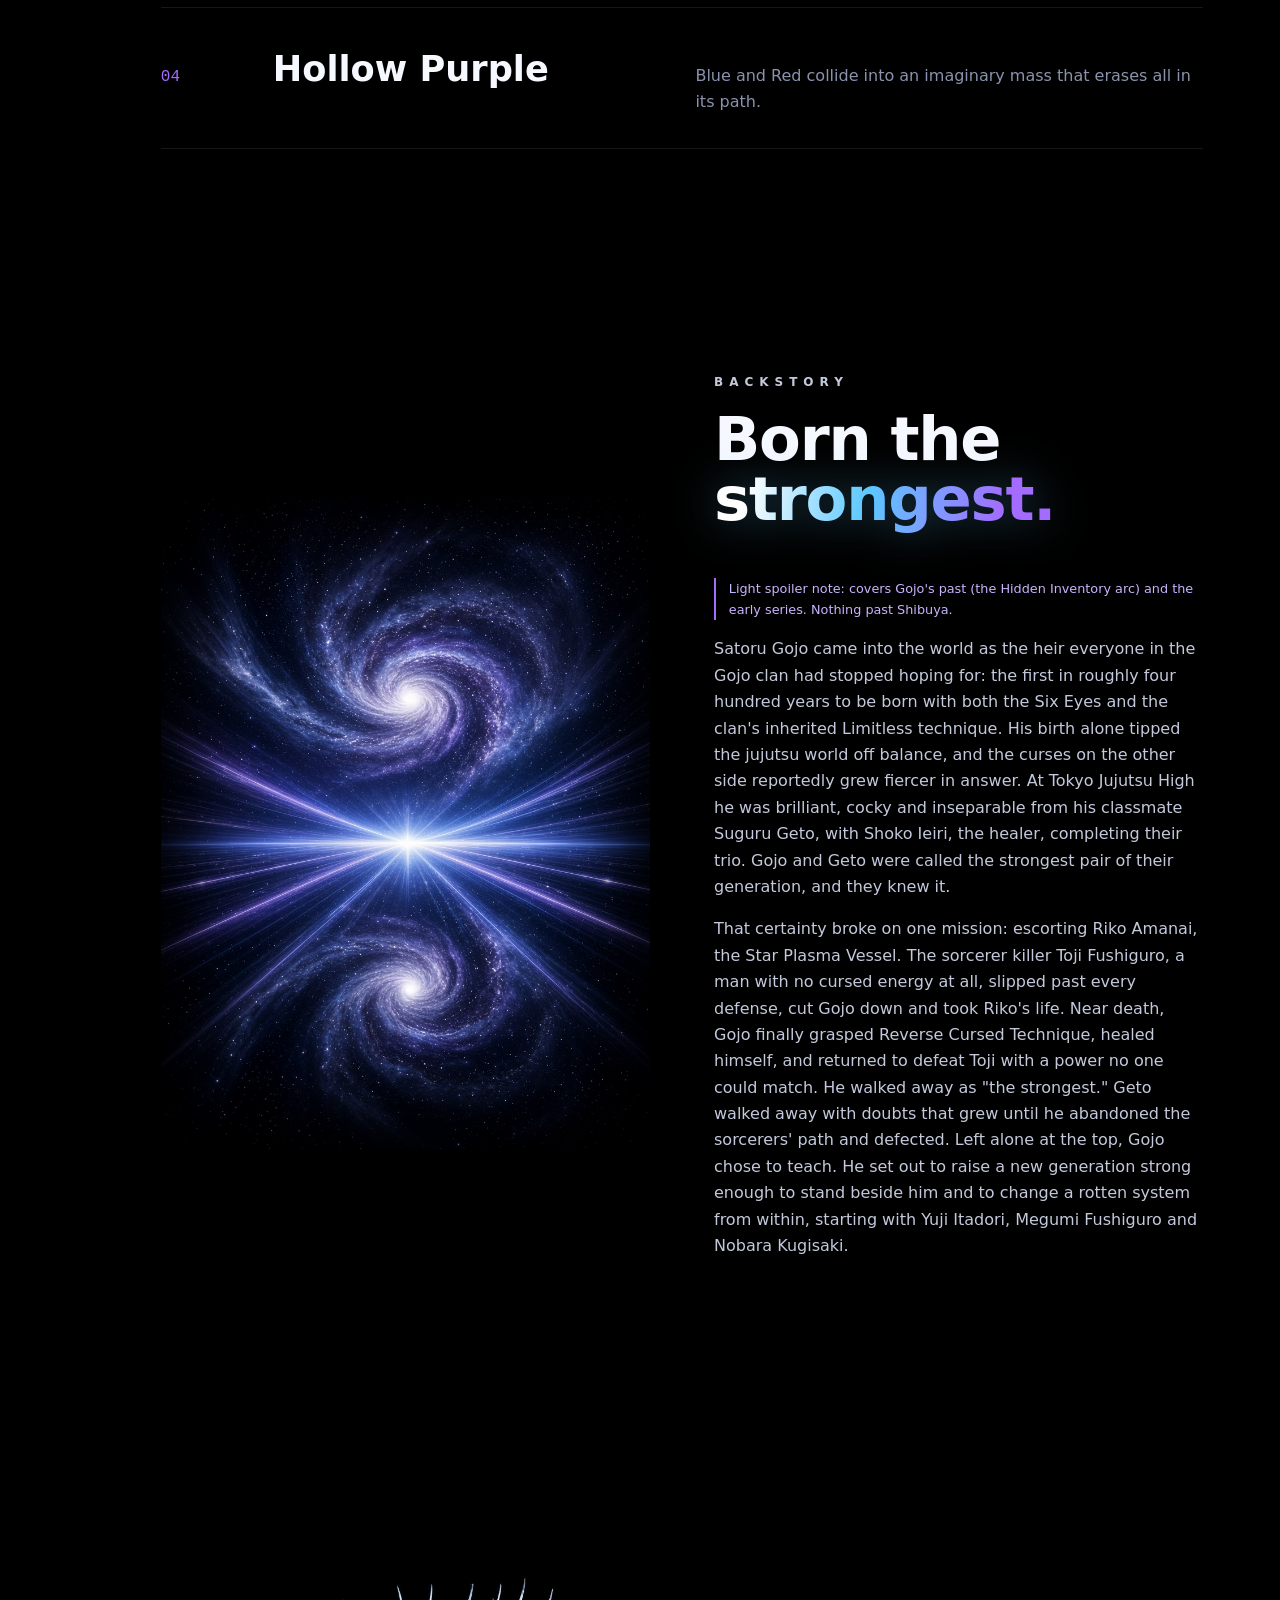
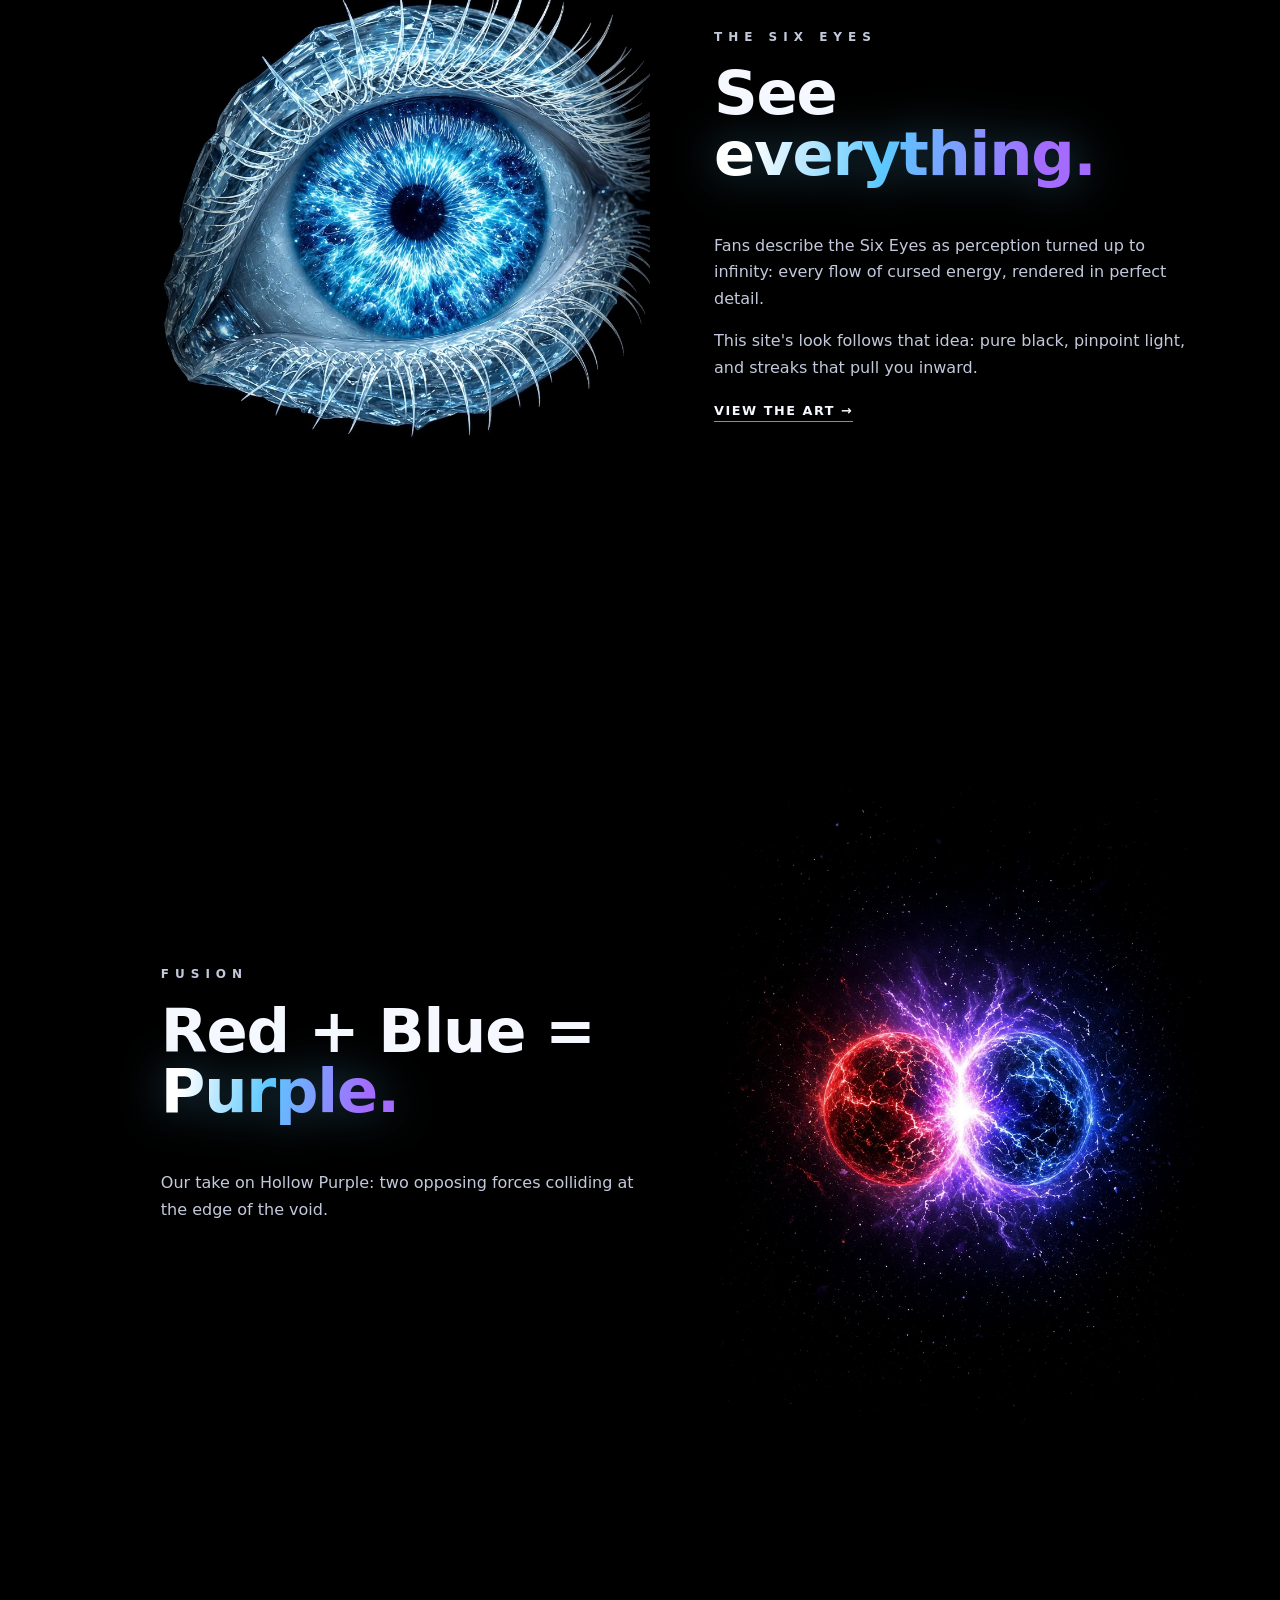
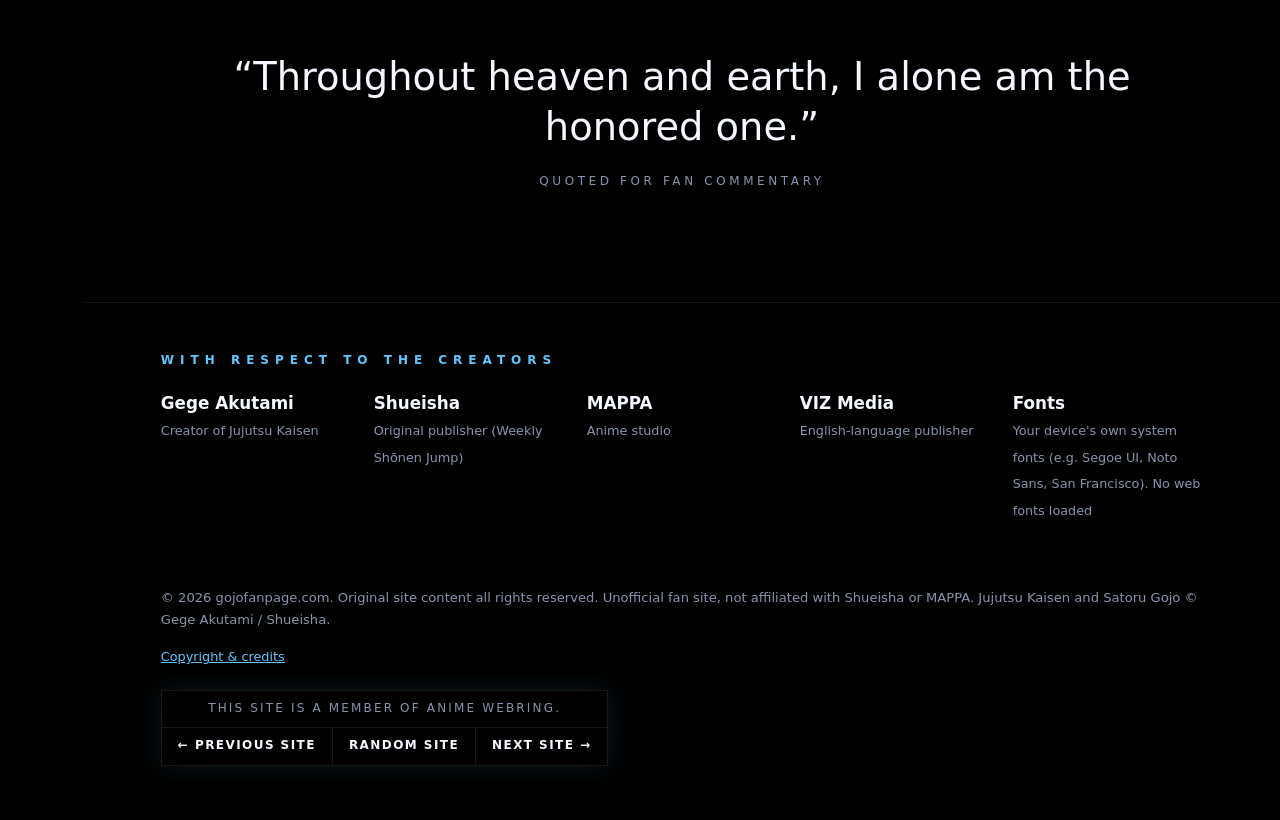
==== commit f05bb9de: "Anime Webring footer widget, commented affiliate disclosure, 3 original news posts, screenshots (loc" ====
--- a/index.html
+++ b/index.html
@@ -12,4 +12,4 @@
 <p>Satoru Gojo came into the world as the heir everyone in the Gojo clan had stopped hoping for: the first in roughly four hundred years to be born with both the Six Eyes and the clan's inherited Limitless technique. His birth alone tipped the jujutsu world off balance, and the curses on the other side reportedly grew fiercer in answer. At Tokyo Jujutsu High he was brilliant, cocky and inseparable from his classmate Suguru Geto, with Shoko Ieiri, the healer, completing their trio. Gojo and Geto were called the strongest pair of their generation, and they knew it.</p>
 <p>That certainty broke on one mission: escorting Riko Amanai, the Star Plasma Vessel. The sorcerer killer Toji Fushiguro, a man with no cursed energy at all, slipped past every defense, cut Gojo down and took Riko's life. Near death, Gojo finally grasped Reverse Cursed Technique, healed himself, and returned to defeat Toji with a power no one could match. He walked away as "the strongest." Geto walked away with doubts that grew until he abandoned the sorcerers' path and defected. Left alone at the top, Gojo chose to teach. He set out to raise a new generation strong enough to stand beside him and to change a rotten system from within, starting with Yuji Itadori, Megumi Fushiguro and Nobara Kugisaki.</p></div></section><section class="split reveal"><div class="frame"><img src="img/six-eyes.jpg" alt="Original artwork: a crystalline ice-blue eye with a galaxy-like iris on black" loading="lazy"></div><div><p class="kicker">The Six Eyes</p><h2>See <em>everything.</em></h2><p>Fans describe the Six Eyes as perception turned up to infinity: every flow of cursed energy, rendered in perfect detail.</p><p>This site's look follows that idea: pure black, pinpoint light, and streaks that pull you inward.</p><a class="link" href="gallery.html">View the art →</a></div></section>
 <section class="split reveal"><div><p class="kicker">Fusion</p><h2>Red + Blue =<br><em>Purple.</em></h2><p>Our take on Hollow Purple: two opposing forces colliding at the edge of the void.</p></div><div class="frame"><img src="img/hollow-purple.jpg" alt="Original artwork: a red and a blue orb fusing into violet lightning" loading="lazy"></div></section>
-<section class="reveal"><blockquote>“Throughout heaven and earth, I alone am the honored one.”<cite>Quoted for fan commentary</cite></blockquote></section></main><div class="credits" aria-label="Credits"><p class="kicker">With respect to the creators</p><ul><li><b>Gege Akutami</b><span>Creator of Jujutsu Kaisen</span></li><li><b>Shueisha</b><span>Original publisher (Weekly Shōnen Jump)</span></li><li><b>MAPPA</b><span>Anime studio</span></li><li><b>VIZ Media</b><span>English-language publisher</span></li><li><b>Fonts</b><span>Your device's own system fonts (e.g. Segoe UI, Noto Sans, San Francisco). No web fonts loaded</span></li></ul></div><footer><p>© 2026 gojofanpage.com. Original site content all rights reserved. Unofficial fan site, not affiliated with Shueisha or MAPPA. Jujutsu Kaisen and Satoru Gojo © Gege Akutami / Shueisha.</p><p class="fine"><a href="copyright.html">Copyright &amp; credits</a></p></footer></div><script src="script.js"></script></body></html>+<section class="reveal"><blockquote>“Throughout heaven and earth, I alone am the honored one.”<cite>Quoted for fan commentary</cite></blockquote></section></main><div class="credits" aria-label="Credits"><p class="kicker">With respect to the creators</p><ul><li><b>Gege Akutami</b><span>Creator of Jujutsu Kaisen</span></li><li><b>Shueisha</b><span>Original publisher (Weekly Shōnen Jump)</span></li><li><b>MAPPA</b><span>Anime studio</span></li><li><b>VIZ Media</b><span>English-language publisher</span></li><li><b>Fonts</b><span>Your device's own system fonts (e.g. Segoe UI, Noto Sans, San Francisco). No web fonts loaded</span></li></ul></div><footer><p>© 2026 gojofanpage.com. Original site content all rights reserved. Unofficial fan site, not affiliated with Shueisha or MAPPA. Jujutsu Kaisen and Satoru Gojo © Gege Akutami / Shueisha.</p><p class="fine"><a href="copyright.html">Copyright &amp; credits</a></p><div class="webring" aria-label="Anime Webring"><p class="wr-t">This site is a member of Anime Webring.</p><div class="wr-l"><a href="https://webri.ng/webring/animewebring/previous?via=https%3A%2F%2Fgojofanpage.com%2F">← Previous Site</a><a href="https://webri.ng/webring/animewebring/random?via=https%3A%2F%2Fgojofanpage.com%2F">Random Site</a><a href="https://webri.ng/webring/animewebring/next?via=https%3A%2F%2Fgojofanpage.com%2F">Next Site →</a></div></div><!-- AFFILIATE DISCLOSURE (enable only after the boss approves an affiliate program): <p class="fine disclosure">Some links on this site are affiliate links. If you buy through them, gojofanpage.com may earn a small commission at no extra cost to you.</p> --></footer></div><script src="script.js"></script></body></html>
--- a/style.css
+++ b/style.css
@@ -114,3 +114,19 @@
 .legal h2{font-size:1.6rem;margin-bottom:.8rem}
 .legal p,.legal li{color:#c3c9db}.legal .list{padding-left:1.1rem;display:grid;gap:.5rem}
 @media(max-width:860px){.rail ul{gap:1rem}.rail ul a{font-size:.65rem;letter-spacing:.12em}.legal article{grid-template-columns:2.5rem 1fr}}
+.filters{display:flex;gap:.6rem;flex-wrap:wrap;padding:0 6vw}
+.filters button{background:transparent;border:1px solid var(--line);color:var(--m);padding:.55rem 1.2rem;font:inherit;font-size:.75rem;font-weight:700;letter-spacing:.2em;text-transform:uppercase;cursor:pointer;transition:.3s}
+.filters button:hover{color:var(--w);border-color:var(--b)}
+.filters button[aria-pressed=true]{background:var(--w);color:#000;border-color:var(--w);box-shadow:0 0 24px rgba(92,200,255,.5)}
+.pill.v{border-color:var(--b);color:var(--b)}
+.src{display:inline-block;margin-top:.7rem;font-size:.8rem;font-weight:700;letter-spacing:.08em;text-decoration:none;border-bottom:1px solid var(--v);color:var(--w)}
+.src:hover{color:var(--b)}
+.hidden{display:none!important}.empty{color:var(--m)}
+
+.webring{width:fit-content;margin:1.4rem 0 .4rem;border:1px solid var(--line);text-align:center;background:#000;box-shadow:0 0 24px rgba(92,200,255,.12)}
+.webring .wr-t{margin:0;padding:.5rem 1rem;font-size:.75rem;letter-spacing:.18em;text-transform:uppercase;color:var(--m);border-bottom:1px solid var(--line)}
+.webring .wr-l{display:flex}
+.webring .wr-l a{flex:1;padding:.55rem 1rem;font-size:.75rem;font-weight:700;letter-spacing:.12em;text-transform:uppercase;text-decoration:none;color:var(--w);border-right:1px solid var(--line);transition:.3s;white-space:nowrap}
+.webring .wr-l a:last-child{border-right:0}
+.webring .wr-l a:hover{color:var(--b);background:rgba(92,200,255,.06)}
+@media(max-width:560px){.webring{width:100%}.webring .wr-l{flex-direction:column}.webring .wr-l a{border-right:0;border-top:1px solid var(--line)}}
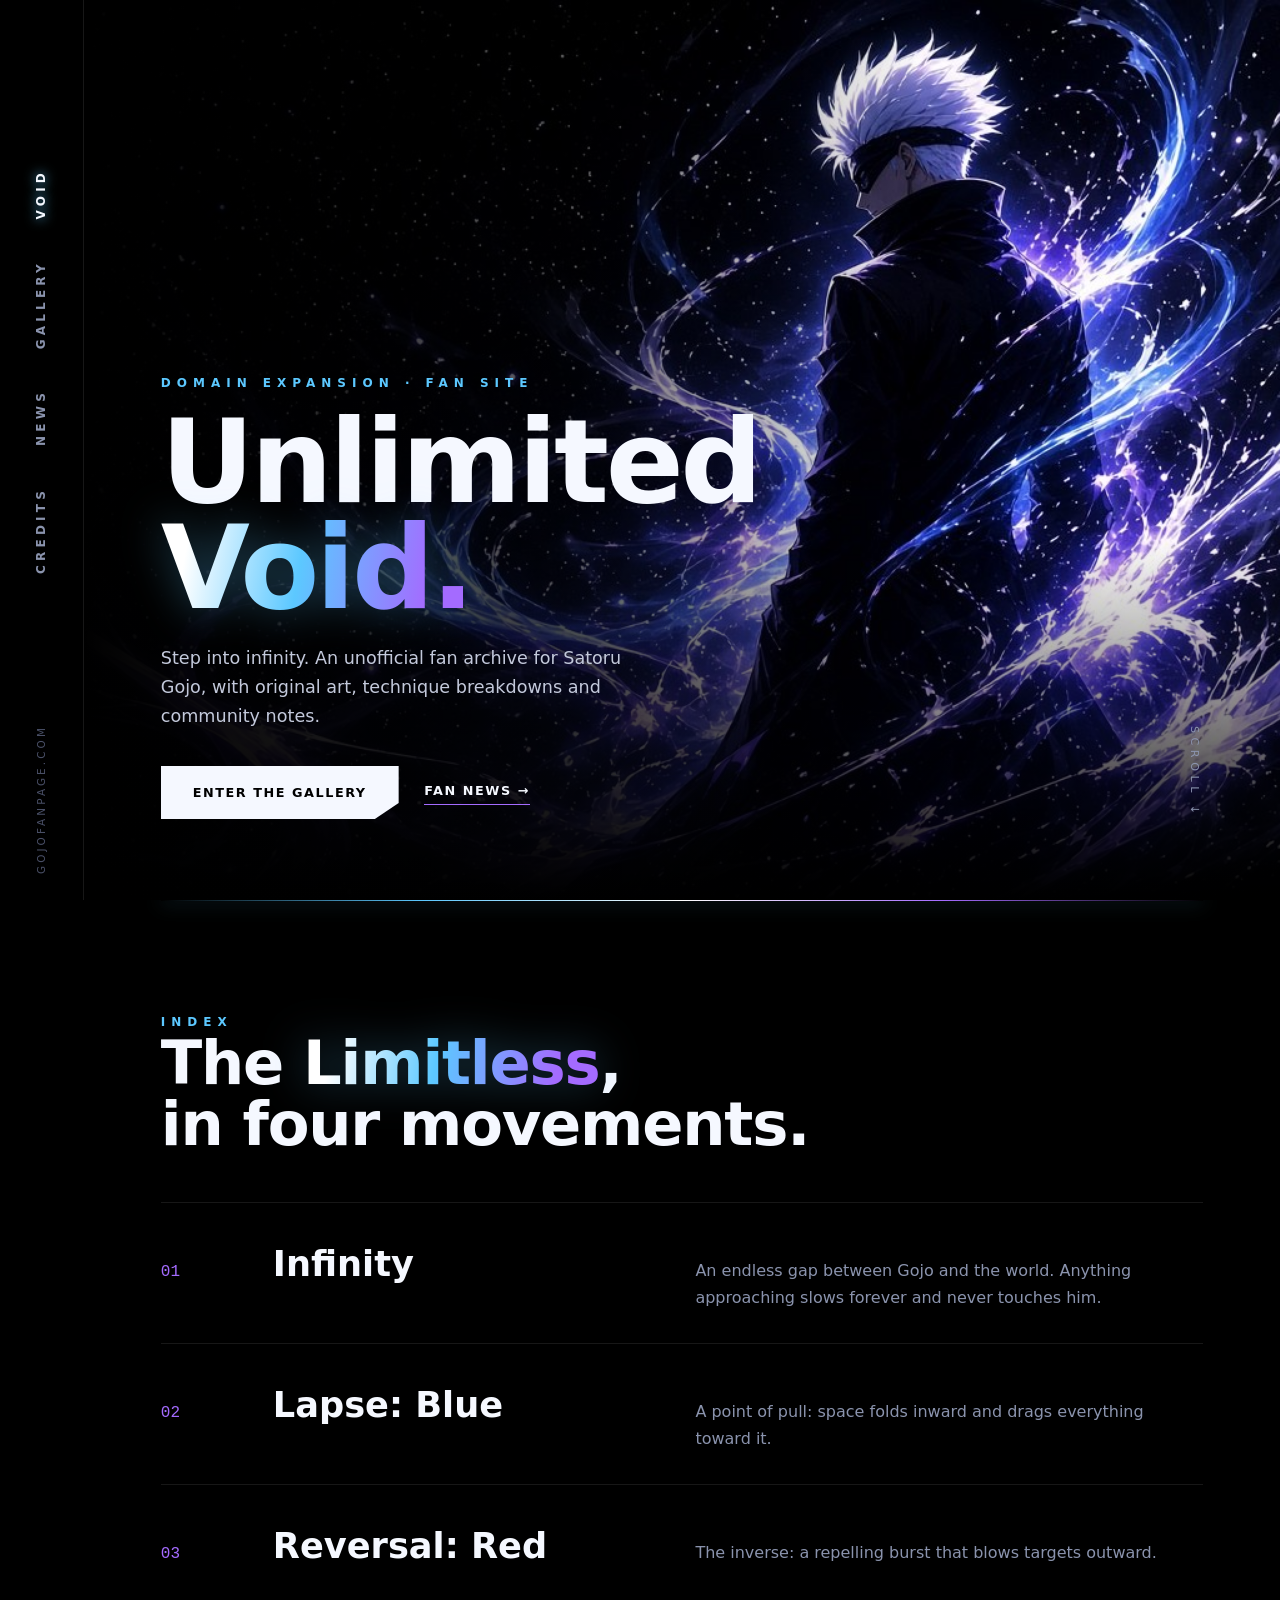
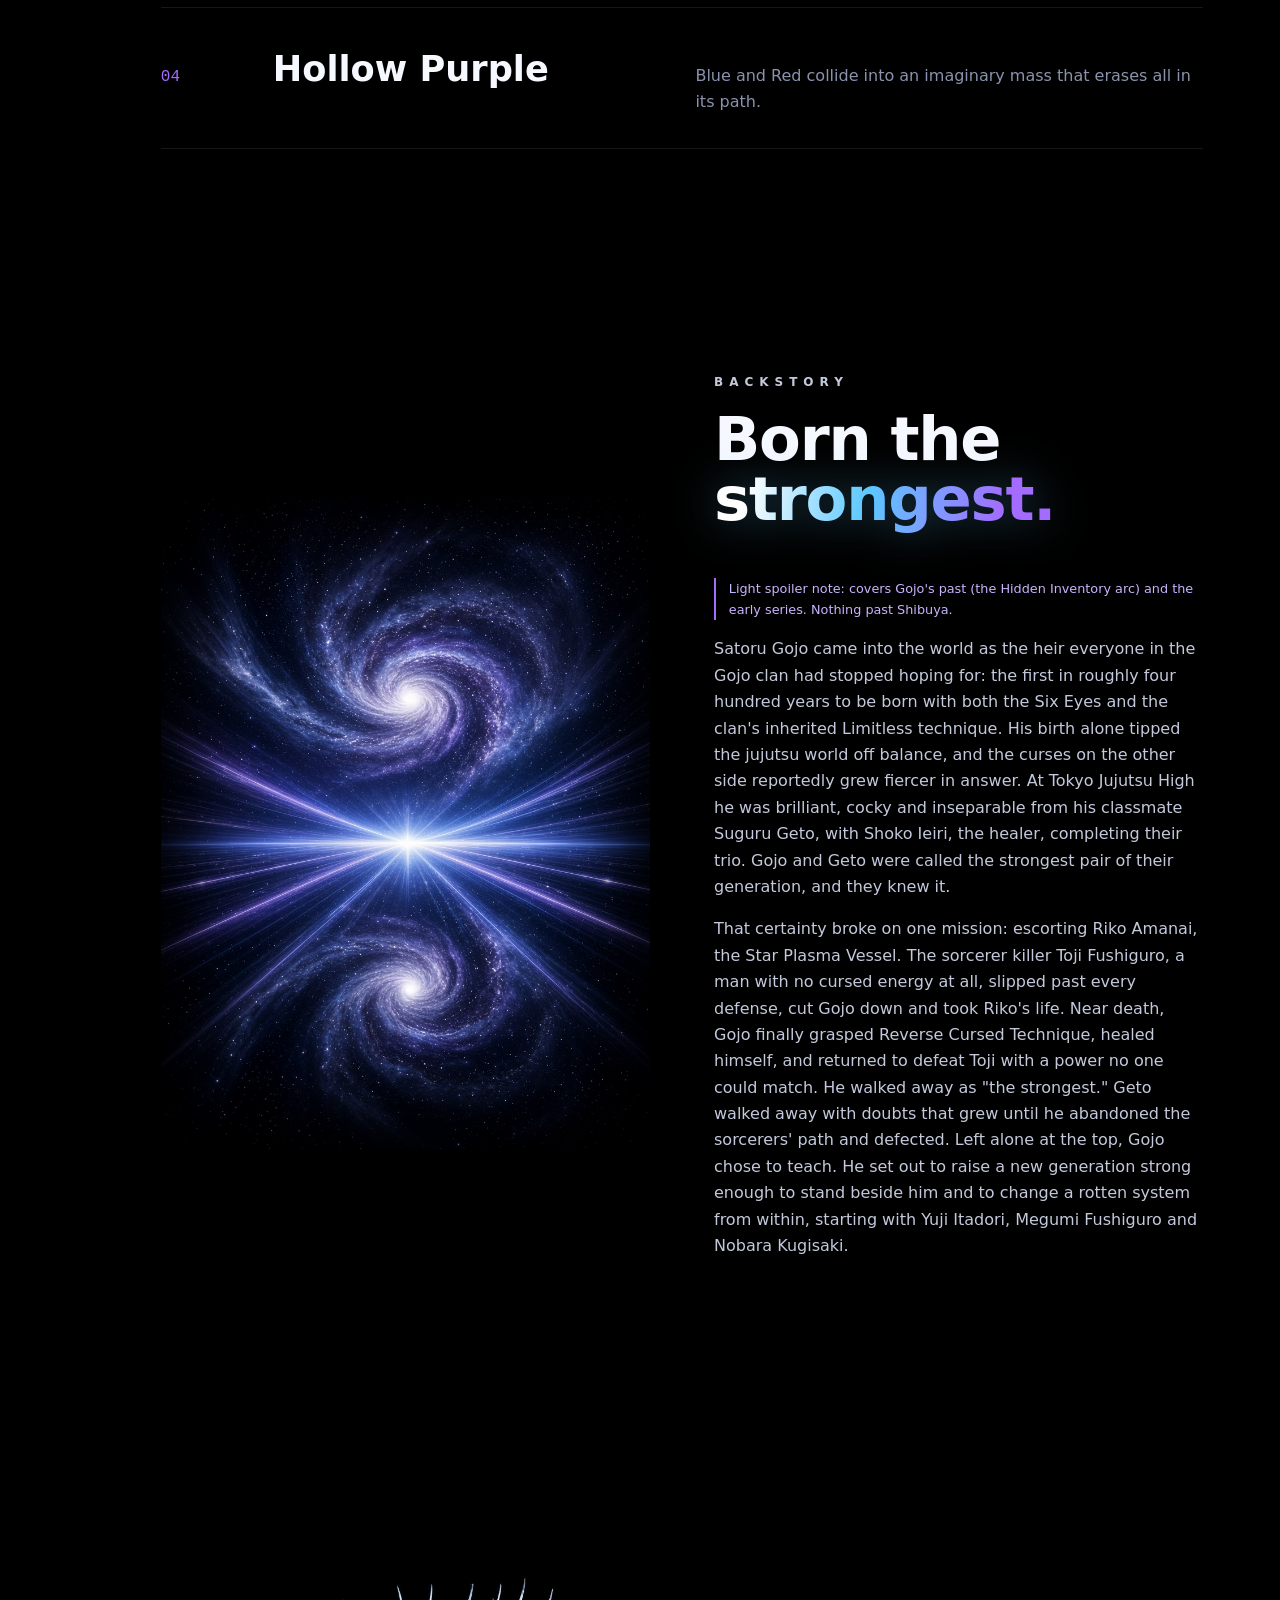
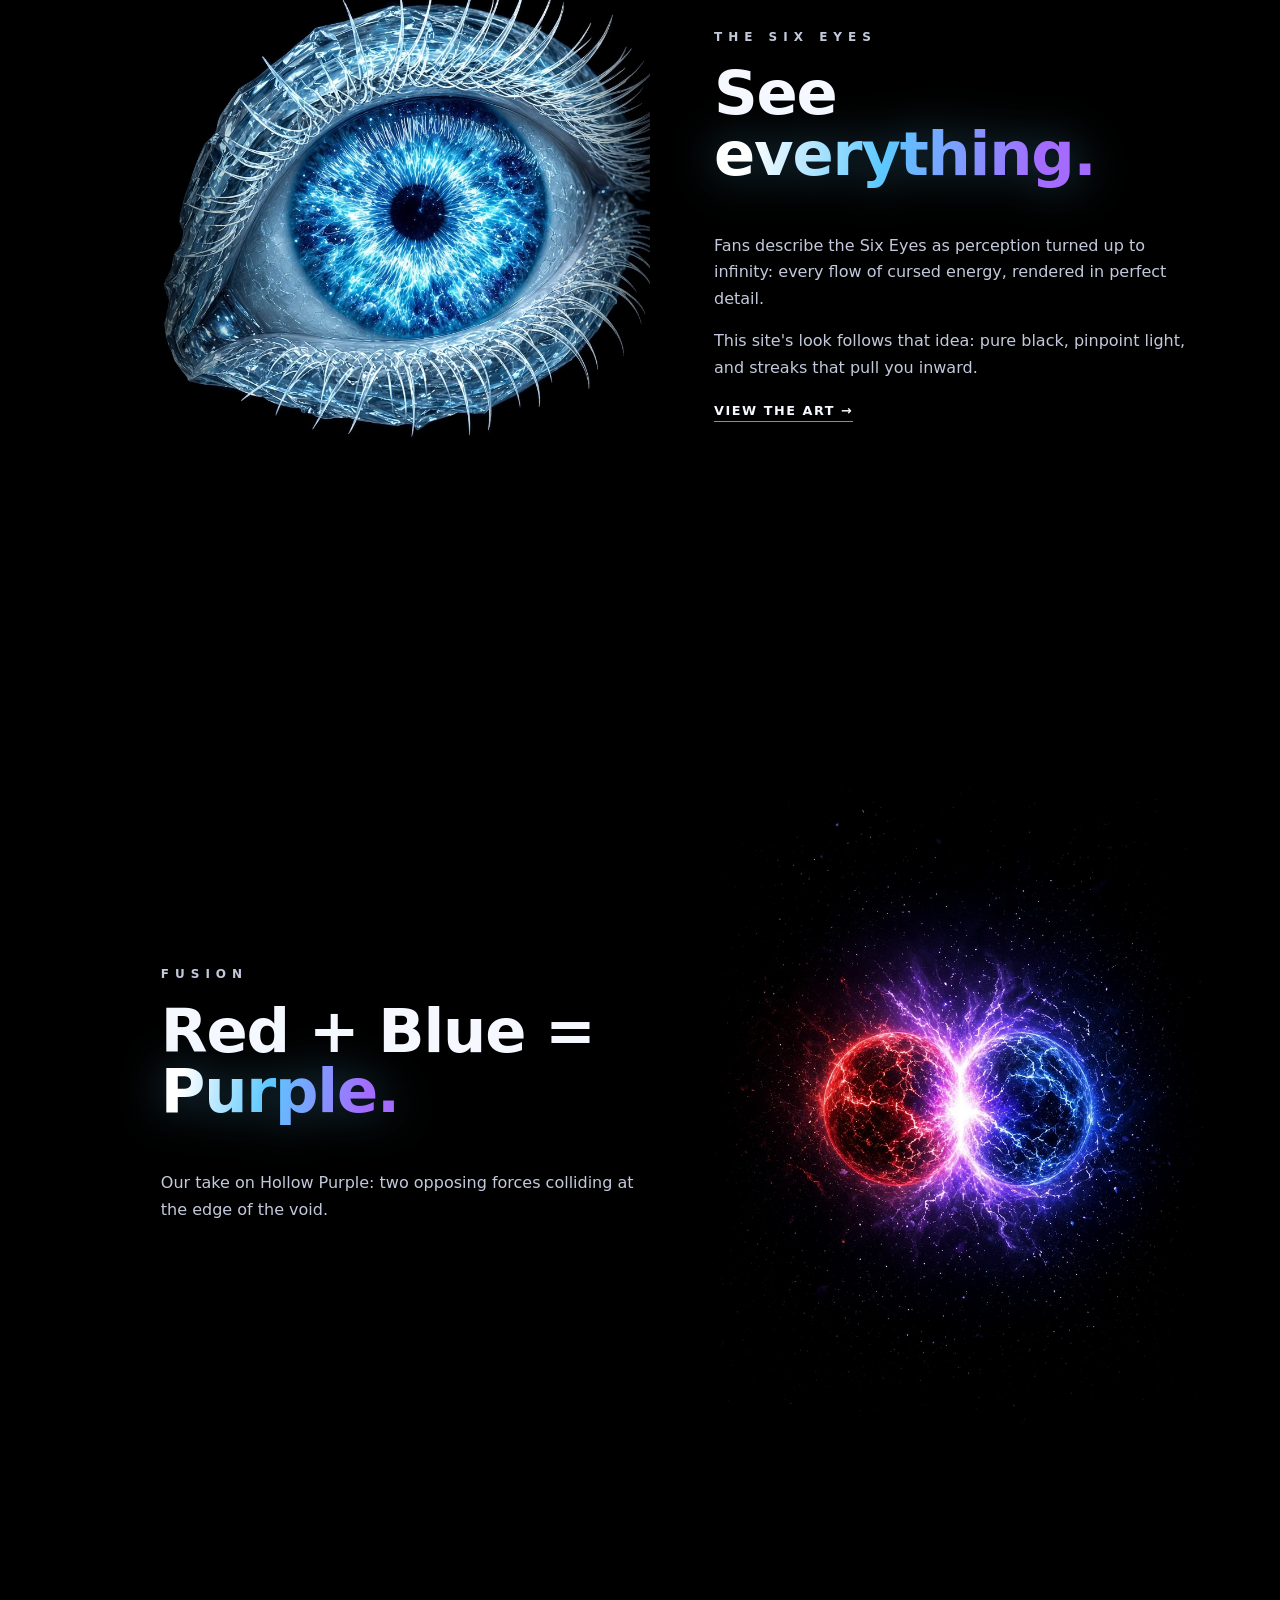
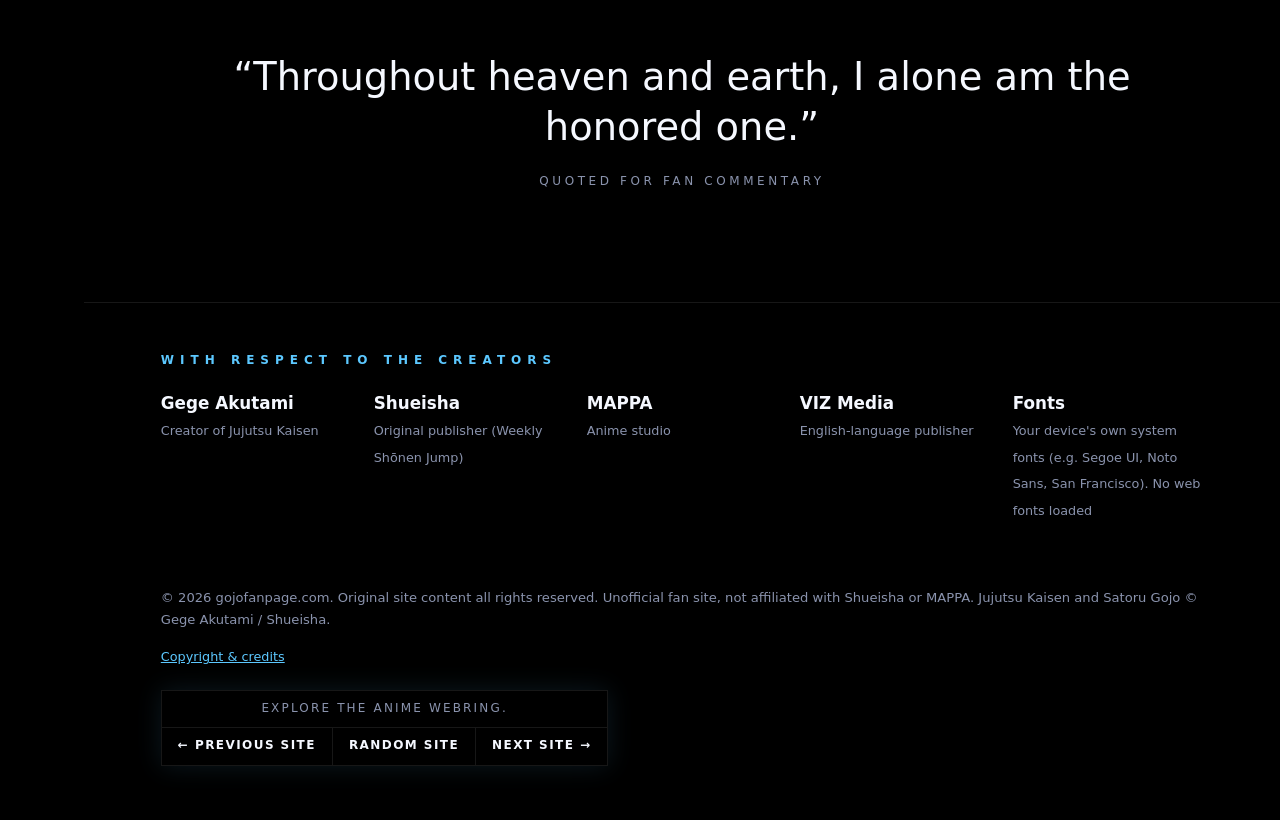
==== commit d4cc6f78: "Wording: sourced-news intro; webring text until accepted" ====
--- a/index.html
+++ b/index.html
@@ -12,4 +12,4 @@
 <p>Satoru Gojo came into the world as the heir everyone in the Gojo clan had stopped hoping for: the first in roughly four hundred years to be born with both the Six Eyes and the clan's inherited Limitless technique. His birth alone tipped the jujutsu world off balance, and the curses on the other side reportedly grew fiercer in answer. At Tokyo Jujutsu High he was brilliant, cocky and inseparable from his classmate Suguru Geto, with Shoko Ieiri, the healer, completing their trio. Gojo and Geto were called the strongest pair of their generation, and they knew it.</p>
 <p>That certainty broke on one mission: escorting Riko Amanai, the Star Plasma Vessel. The sorcerer killer Toji Fushiguro, a man with no cursed energy at all, slipped past every defense, cut Gojo down and took Riko's life. Near death, Gojo finally grasped Reverse Cursed Technique, healed himself, and returned to defeat Toji with a power no one could match. He walked away as "the strongest." Geto walked away with doubts that grew until he abandoned the sorcerers' path and defected. Left alone at the top, Gojo chose to teach. He set out to raise a new generation strong enough to stand beside him and to change a rotten system from within, starting with Yuji Itadori, Megumi Fushiguro and Nobara Kugisaki.</p></div></section><section class="split reveal"><div class="frame"><img src="img/six-eyes.jpg" alt="Original artwork: a crystalline ice-blue eye with a galaxy-like iris on black" loading="lazy"></div><div><p class="kicker">The Six Eyes</p><h2>See <em>everything.</em></h2><p>Fans describe the Six Eyes as perception turned up to infinity: every flow of cursed energy, rendered in perfect detail.</p><p>This site's look follows that idea: pure black, pinpoint light, and streaks that pull you inward.</p><a class="link" href="gallery.html">View the art →</a></div></section>
 <section class="split reveal"><div><p class="kicker">Fusion</p><h2>Red + Blue =<br><em>Purple.</em></h2><p>Our take on Hollow Purple: two opposing forces colliding at the edge of the void.</p></div><div class="frame"><img src="img/hollow-purple.jpg" alt="Original artwork: a red and a blue orb fusing into violet lightning" loading="lazy"></div></section>
-<section class="reveal"><blockquote>“Throughout heaven and earth, I alone am the honored one.”<cite>Quoted for fan commentary</cite></blockquote></section></main><div class="credits" aria-label="Credits"><p class="kicker">With respect to the creators</p><ul><li><b>Gege Akutami</b><span>Creator of Jujutsu Kaisen</span></li><li><b>Shueisha</b><span>Original publisher (Weekly Shōnen Jump)</span></li><li><b>MAPPA</b><span>Anime studio</span></li><li><b>VIZ Media</b><span>English-language publisher</span></li><li><b>Fonts</b><span>Your device's own system fonts (e.g. Segoe UI, Noto Sans, San Francisco). No web fonts loaded</span></li></ul></div><footer><p>© 2026 gojofanpage.com. Original site content all rights reserved. Unofficial fan site, not affiliated with Shueisha or MAPPA. Jujutsu Kaisen and Satoru Gojo © Gege Akutami / Shueisha.</p><p class="fine"><a href="copyright.html">Copyright &amp; credits</a></p><div class="webring" aria-label="Anime Webring"><p class="wr-t">This site is a member of Anime Webring.</p><div class="wr-l"><a href="https://webri.ng/webring/animewebring/previous?via=https%3A%2F%2Fgojofanpage.com%2F">← Previous Site</a><a href="https://webri.ng/webring/animewebring/random?via=https%3A%2F%2Fgojofanpage.com%2F">Random Site</a><a href="https://webri.ng/webring/animewebring/next?via=https%3A%2F%2Fgojofanpage.com%2F">Next Site →</a></div></div><!-- AFFILIATE DISCLOSURE (enable only after the boss approves an affiliate program): <p class="fine disclosure">Some links on this site are affiliate links. If you buy through them, gojofanpage.com may earn a small commission at no extra cost to you.</p> --></footer></div><script src="script.js"></script></body></html>+<section class="reveal"><blockquote>“Throughout heaven and earth, I alone am the honored one.”<cite>Quoted for fan commentary</cite></blockquote></section></main><div class="credits" aria-label="Credits"><p class="kicker">With respect to the creators</p><ul><li><b>Gege Akutami</b><span>Creator of Jujutsu Kaisen</span></li><li><b>Shueisha</b><span>Original publisher (Weekly Shōnen Jump)</span></li><li><b>MAPPA</b><span>Anime studio</span></li><li><b>VIZ Media</b><span>English-language publisher</span></li><li><b>Fonts</b><span>Your device's own system fonts (e.g. Segoe UI, Noto Sans, San Francisco). No web fonts loaded</span></li></ul></div><footer><p>© 2026 gojofanpage.com. Original site content all rights reserved. Unofficial fan site, not affiliated with Shueisha or MAPPA. Jujutsu Kaisen and Satoru Gojo © Gege Akutami / Shueisha.</p><p class="fine"><a href="copyright.html">Copyright &amp; credits</a></p><div class="webring" aria-label="Anime Webring"><p class="wr-t">Explore the Anime Webring.</p><div class="wr-l"><a href="https://webri.ng/webring/animewebring/previous?via=https%3A%2F%2Fgojofanpage.com%2F">← Previous Site</a><a href="https://webri.ng/webring/animewebring/random?via=https%3A%2F%2Fgojofanpage.com%2F">Random Site</a><a href="https://webri.ng/webring/animewebring/next?via=https%3A%2F%2Fgojofanpage.com%2F">Next Site →</a></div></div><!-- AFFILIATE DISCLOSURE (enable only after the boss approves an affiliate program): <p class="fine disclosure">Some links on this site are affiliate links. If you buy through them, gojofanpage.com may earn a small commission at no extra cost to you.</p> --></footer></div><script src="script.js"></script></body></html>
